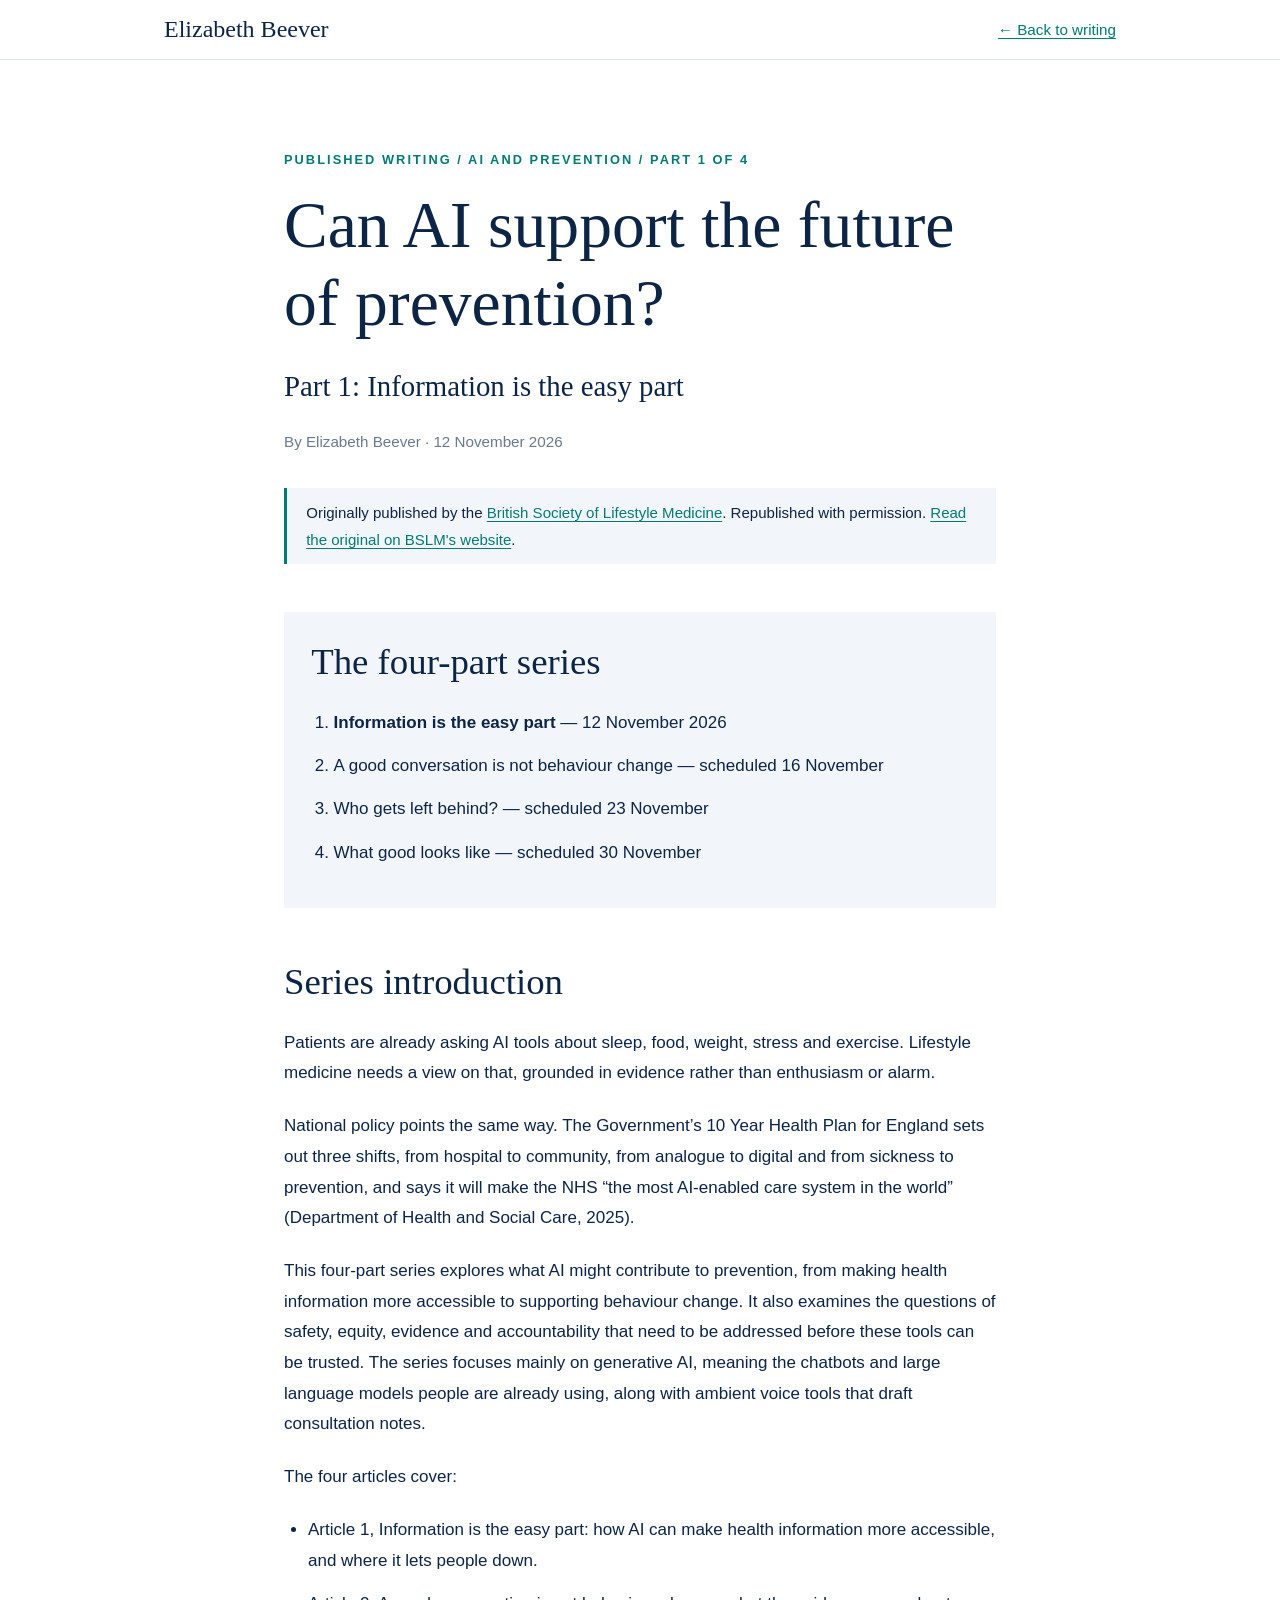
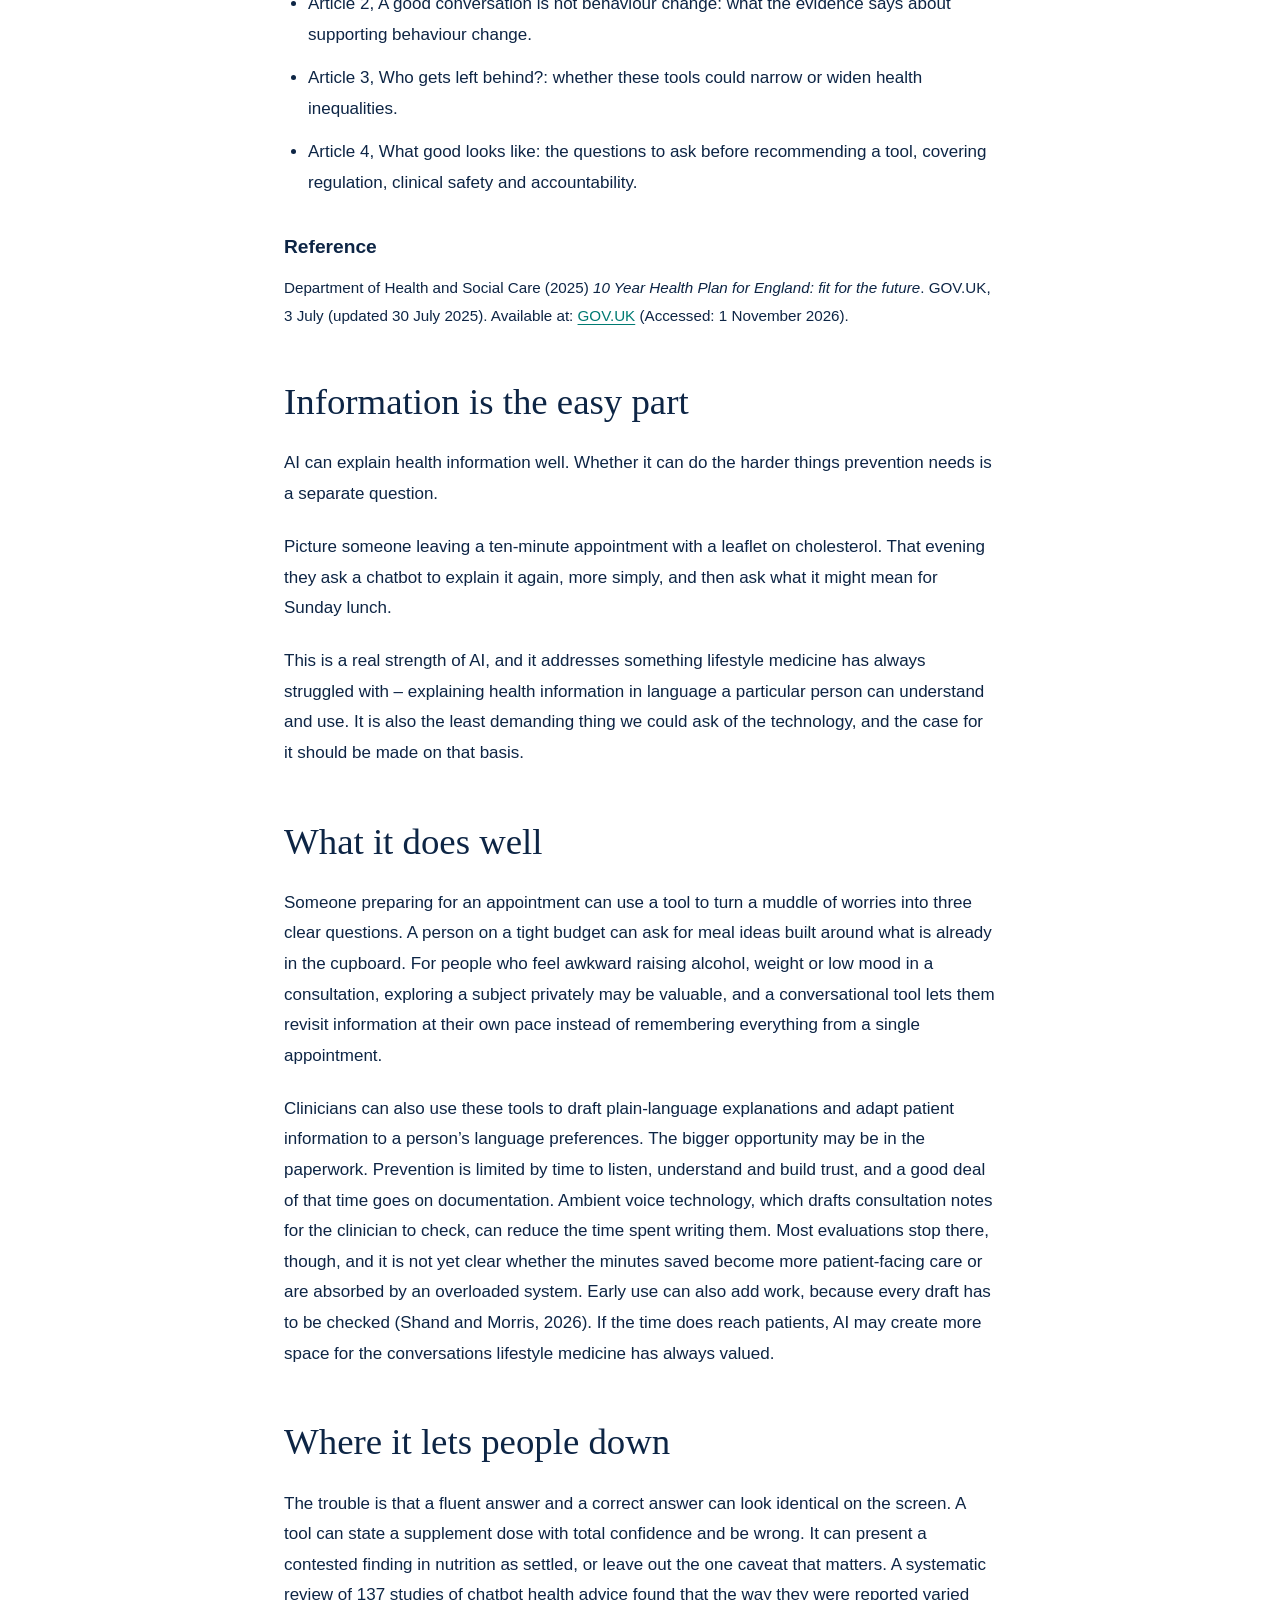
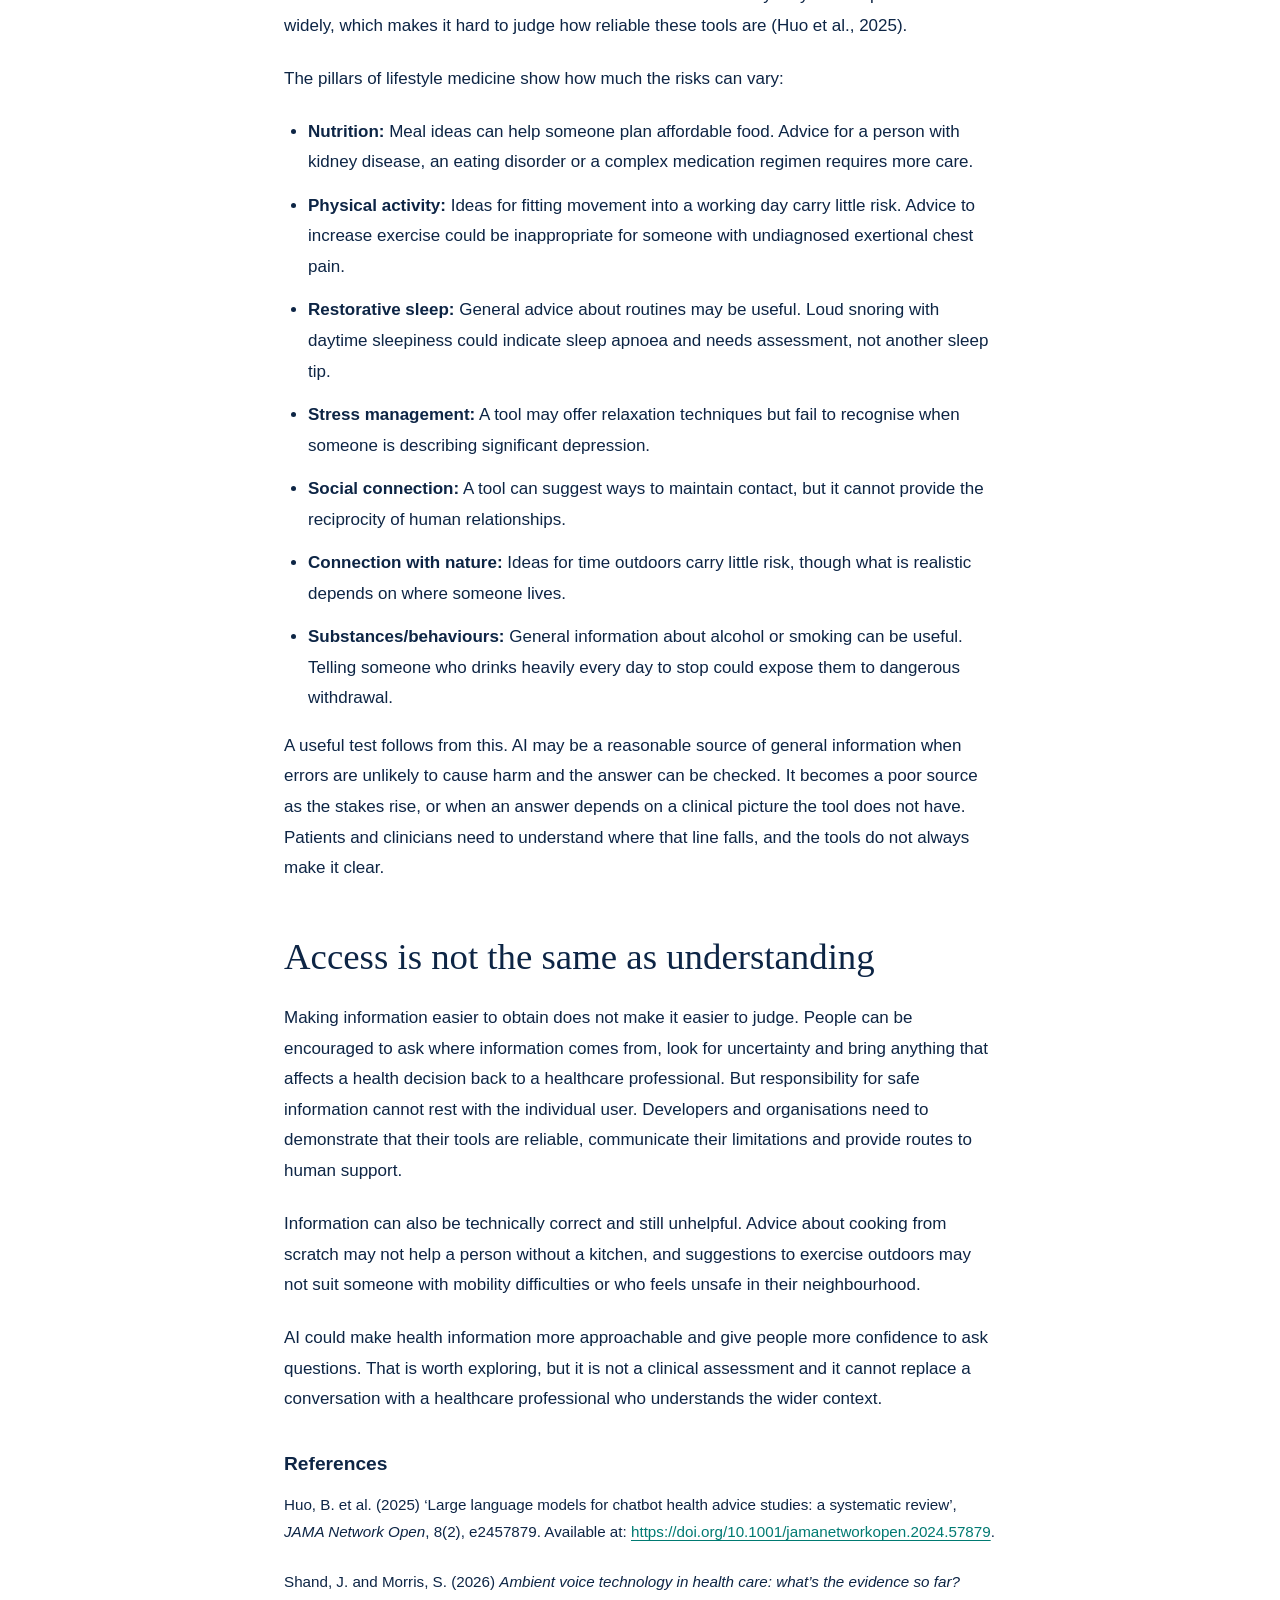
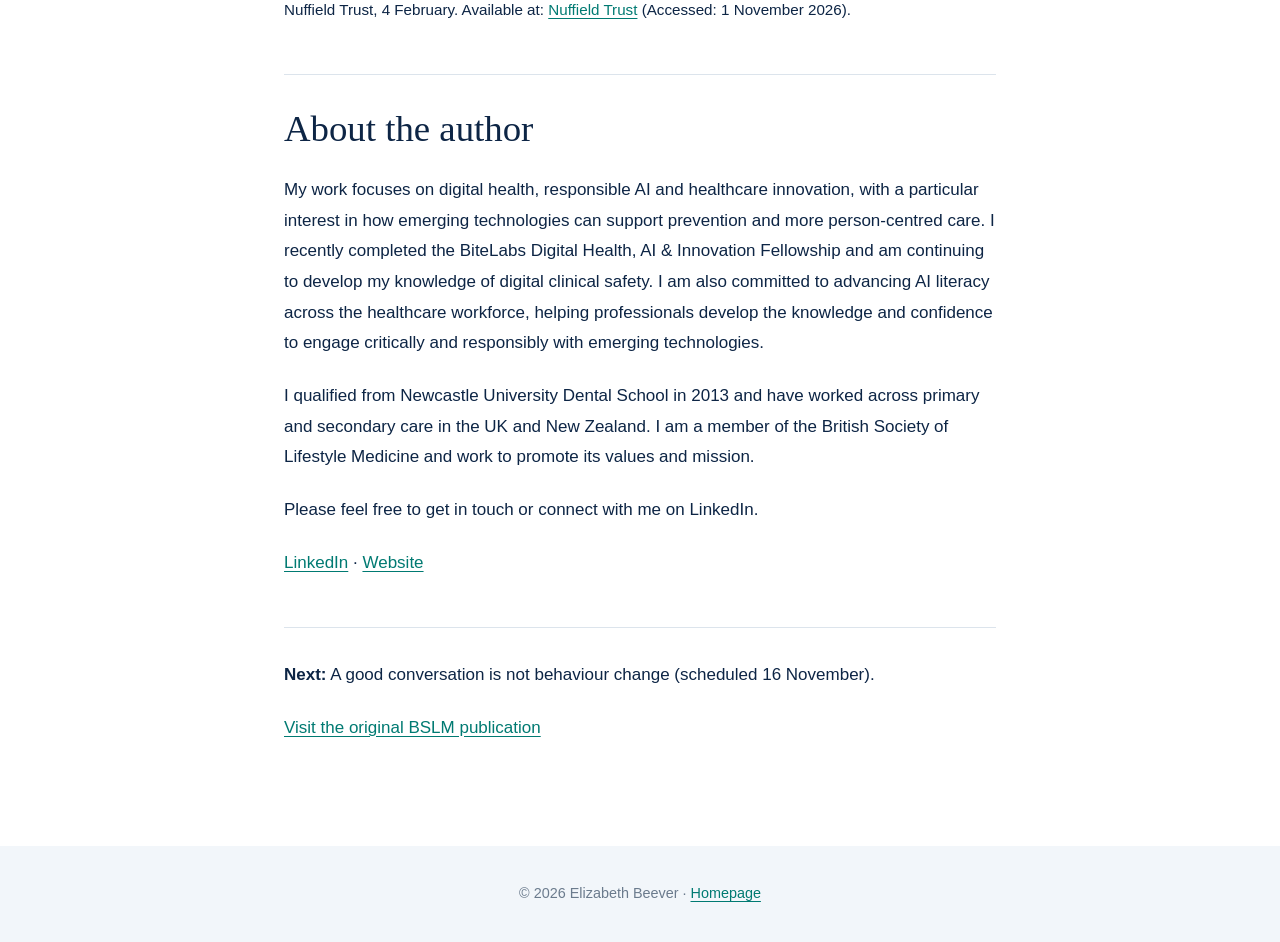
==== ai-prevention-health-information.html @ 32404f2a "Add full authorised BSLM article with editorial design and attribution" ====
<!doctype html>
<html lang="en-GB"><head><meta charset="utf-8"><meta name="viewport" content="width=device-width, initial-scale=1">
<title>Information is the Easy Part | AI and Prevention | Elizabeth Beever</title>
<meta name="description" content="Elizabeth Beever explores generative AI, reliable health information, prevention and clinical safety in this BSLM article.">
<link rel="canonical" href="https://bslm.org.uk/ai-prevention-health-information/">
<meta property="og:type" content="article"><meta property="og:site_name" content="Elizabeth Beever"><meta property="og:title" content="Can AI Support the Future of Prevention? Part 1: Information is the Easy Part"><meta property="og:description" content="How AI could make health information more accessible, and where accuracy, understanding and clinical safety matter."><meta property="og:url" content="https://elizabethbeever.com/ai-prevention-health-information.html"><meta property="og:image" content="https://elizabethbeever.com/og-image.png"><meta name="twitter:card" content="summary_large_image">
<script type="application/ld+json">{"@context":"https://schema.org","@type":"BlogPosting","headline":"Can AI Support the Future of Prevention? Part 1: Information is the Easy Part","datePublished":"2026-11-12","author":{"@type":"Person","name":"Elizabeth Beever","url":"https://elizabethbeever.com/"},"isBasedOn":"https://bslm.org.uk/ai-prevention-health-information/","publisher":{"@type":"Organization","name":"British Society of Lifestyle Medicine","url":"https://bslm.org.uk/"}}</script>
<style>
:root{--bg:#fff;--band:#F2F6FA;--fg:#0D2545;--muted:#6B7B8D;--accent:#007A72;--rule:#DCE4EC}
*{box-sizing:border-box}html{scroll-behavior:smooth}body{margin:0;background:var(--bg);color:var(--fg);font:1.0625rem/1.8 Arial,Helvetica,sans-serif}a{color:var(--accent);text-underline-offset:3px}a:focus-visible{outline:2px solid var(--accent);outline-offset:4px}
.site-header{border-bottom:1px solid var(--rule)}.header-inner{max-width:62rem;margin:auto;padding:1rem 1.25rem;display:flex;justify-content:space-between;align-items:center;gap:1rem;flex-wrap:wrap}.brand{font:1.5rem Georgia,serif;color:var(--fg);text-decoration:none}.back{font-size:.95rem}
.article{max-width:47rem;margin:auto;padding:clamp(2.5rem,7vw,5.5rem) 1.25rem 5rem}.eyebrow{color:var(--accent);font-size:.8rem;letter-spacing:.16em;text-transform:uppercase;font-weight:700}.article h1,.article h2{font-family:Georgia,"Times New Roman",serif;font-weight:400;line-height:1.2}.article h1{font-size:clamp(2.4rem,7vw,4.1rem);margin:.9rem 0 1.5rem}.subtitle{font:clamp(1.35rem,3vw,1.8rem)/1.35 Georgia,serif;margin:0 0 1.7rem}.meta{color:var(--muted);font-size:.95rem}.intro{font-size:1.16rem;line-height:1.75;margin:2rem 0}.source{border-left:3px solid var(--accent);padding:.7rem 1.2rem;background:var(--band);font-size:.94rem;margin:2rem 0 3rem}.series{padding:1.7rem;background:var(--band);margin:2.8rem 0}.series h2{font-size:1.4rem;margin:0 0 .75rem}.series ol{padding-left:1.4rem;margin:.7rem 0 0}.series li{margin:.65rem 0}.article-section{margin-top:3.2rem}.article h2{font-size:clamp(1.85rem,4vw,2.3rem);margin:0 0 1.5rem}.article h3{font-size:1.2rem;margin:2rem 0 .6rem}.article p{margin:0 0 1.4rem}.article li{margin:.8rem 0}.article ul{padding-left:1.5rem}.reference{font-size:.95rem;overflow-wrap:anywhere}.article-section:last-of-type{padding-top:2rem;border-top:1px solid var(--rule)}.next{margin-top:3rem;border-top:1px solid var(--rule);padding-top:2rem}.footer{background:var(--band);padding:2.2rem 1.25rem;text-align:center;font-size:.9rem;color:var(--muted)}@media(prefers-color-scheme:dark){:root{--bg:#0A1A30;--band:#0F2340;--fg:#E6EDF5;--muted:#9AABBD;--accent:#4FD3C8;--rule:#22385A}}@media(prefers-reduced-motion:reduce){html{scroll-behavior:auto}}
</style></head>
<body><header class="site-header"><div class="header-inner"><a class="brand" href="/">Elizabeth Beever</a><a class="back" href="/#writing">← Back to writing</a></div></header>
<main class="article"><div class="eyebrow">Published writing / AI and prevention / Part 1 of 4</div><h1>Can AI support the future of prevention?</h1><p class="subtitle">Part 1: Information is the easy part</p><p class="meta">By Elizabeth Beever · 12 November 2026</p><div class="source">Originally published by the <a href="https://bslm.org.uk/ai-prevention-health-information/">British Society of Lifestyle Medicine</a>. Republished with permission. <a href="https://bslm.org.uk/ai-prevention-health-information/">Read the original on BSLM's website</a>.</div>
<div class="series"><h2>The four-part series</h2><ol><li><strong>Information is the easy part</strong> — 12 November 2026</li><li>A good conversation is not behaviour change — scheduled 16 November</li><li>Who gets left behind? — scheduled 23 November</li><li>What good looks like — scheduled 30 November</li></ol></div>
<section class="article-section"><h2>Series introduction</h2><p>Patients are already asking AI tools about sleep, food, weight, stress and exercise. Lifestyle medicine needs a view on that, grounded in evidence rather than enthusiasm or alarm.</p>
<p>National policy points the same way. The Government’s 10 Year Health Plan for England sets out three shifts, from hospital to community, from analogue to digital and from sickness to prevention, and says it will make the NHS “the most AI-enabled care system in the world” (Department of Health and Social Care, 2025).</p>
<p>This four-part series explores what AI might contribute to prevention, from making health information more accessible to supporting behaviour change. It also examines the questions of safety, equity, evidence and accountability that need to be addressed before these tools can be trusted. The series focuses mainly on generative AI, meaning the chatbots and large language models people are already using, along with ambient voice tools that draft consultation notes.</p>
<p>The four articles cover:</p><ul><li>Article 1, Information is the easy part: how AI can make health information more accessible, and where it lets people down.</li><li>Article 2, A good conversation is not behaviour change: what the evidence says about supporting behaviour change.</li><li>Article 3, Who gets left behind?: whether these tools could narrow or widen health inequalities.</li><li>Article 4, What good looks like: the questions to ask before recommending a tool, covering regulation, clinical safety and accountability.</li></ul><h3>Reference</h3><p class="reference">Department of Health and Social Care (2025) <em>10 Year Health Plan for England: fit for the future</em>. GOV.UK, 3 July (updated 30 July 2025). Available at: <a href="https://www.gov.uk/government/publications/10-year-health-plan-for-england-fit-for-the-future">GOV.UK</a> (Accessed: 1 November 2026).</p></section><section class="article-section"><h2>Information is the easy part</h2><p>AI can explain health information well. Whether it can do the harder things prevention needs is a separate question.</p>
<p>Picture someone leaving a ten-minute appointment with a leaflet on cholesterol. That evening they ask a chatbot to explain it again, more simply, and then ask what it might mean for Sunday lunch.</p>
<p>This is a real strength of AI, and it addresses something lifestyle medicine has always struggled with – explaining health information in language a particular person can understand and use. It is also the least demanding thing we could ask of the technology, and the case for it should be made on that basis.</p></section><section class="article-section"><h2>What it does well</h2><p>Someone preparing for an appointment can use a tool to turn a muddle of worries into three clear questions. A person on a tight budget can ask for meal ideas built around what is already in the cupboard. For people who feel awkward raising alcohol, weight or low mood in a consultation, exploring a subject privately may be valuable, and a conversational tool lets them revisit information at their own pace instead of remembering everything from a single appointment.</p>
<p>Clinicians can also use these tools to draft plain-language explanations and adapt patient information to a person’s language preferences. The bigger opportunity may be in the paperwork. Prevention is limited by time to listen, understand and build trust, and a good deal of that time goes on documentation. Ambient voice technology, which drafts consultation notes for the clinician to check, can reduce the time spent writing them. Most evaluations stop there, though, and it is not yet clear whether the minutes saved become more patient-facing care or are absorbed by an overloaded system. Early use can also add work, because every draft has to be checked (Shand and Morris, 2026). If the time does reach patients, AI may create more space for the conversations lifestyle medicine has always valued.</p></section><section class="article-section"><h2>Where it lets people down</h2><p>The trouble is that a fluent answer and a correct answer can look identical on the screen. A tool can state a supplement dose with total confidence and be wrong. It can present a contested finding in nutrition as settled, or leave out the one caveat that matters. A systematic review of 137 studies of chatbot health advice found that the way they were reported varied widely, which makes it hard to judge how reliable these tools are (Huo et al., 2025).</p>
<p>The pillars of lifestyle medicine show how much the risks can vary:</p><ul><li><strong>Nutrition:</strong> Meal ideas can help someone plan affordable food. Advice for a person with kidney disease, an eating disorder or a complex medication regimen requires more care.</li><li><strong>Physical activity:</strong> Ideas for fitting movement into a working day carry little risk. Advice to increase exercise could be inappropriate for someone with undiagnosed exertional chest pain.</li><li><strong>Restorative sleep:</strong> General advice about routines may be useful. Loud snoring with daytime sleepiness could indicate sleep apnoea and needs assessment, not another sleep tip.</li><li><strong>Stress management:</strong> A tool may offer relaxation techniques but fail to recognise when someone is describing significant depression.</li><li><strong>Social connection:</strong> A tool can suggest ways to maintain contact, but it cannot provide the reciprocity of human relationships.</li><li><strong>Connection with nature:</strong> Ideas for time outdoors carry little risk, though what is realistic depends on where someone lives.</li><li><strong>Substances/behaviours:</strong> General information about alcohol or smoking can be useful. Telling someone who drinks heavily every day to stop could expose them to dangerous withdrawal.</li></ul><p>A useful test follows from this. AI may be a reasonable source of general information when errors are unlikely to cause harm and the answer can be checked. It becomes a poor source as the stakes rise, or when an answer depends on a clinical picture the tool does not have. Patients and clinicians need to understand where that line falls, and the tools do not always make it clear.</p></section><section class="article-section"><h2>Access is not the same as understanding</h2><p>Making information easier to obtain does not make it easier to judge. People can be encouraged to ask where information comes from, look for uncertainty and bring anything that affects a health decision back to a healthcare professional. But responsibility for safe information cannot rest with the individual user. Developers and organisations need to demonstrate that their tools are reliable, communicate their limitations and provide routes to human support.</p>
<p>Information can also be technically correct and still unhelpful. Advice about cooking from scratch may not help a person without a kitchen, and suggestions to exercise outdoors may not suit someone with mobility difficulties or who feels unsafe in their neighbourhood.</p>
<p>AI could make health information more approachable and give people more confidence to ask questions. That is worth exploring, but it is not a clinical assessment and it cannot replace a conversation with a healthcare professional who understands the wider context.</p><h3>References</h3><p class="reference">Huo, B. et al. (2025) ‘Large language models for chatbot health advice studies: a systematic review’, <em>JAMA Network Open</em>, 8(2), e2457879. Available at: <a href="https://doi.org/10.1001/jamanetworkopen.2024.57879">https://doi.org/10.1001/jamanetworkopen.2024.57879</a>.</p><p class="reference">Shand, J. and Morris, S. (2026) <em>Ambient voice technology in health care: what’s the evidence so far?</em> Nuffield Trust, 4 February. Available at: <a href="https://www.nuffieldtrust.org.uk/news-item/ambient-voice-technology-in-health-care-what-s-the-evidence-so-far">Nuffield Trust</a> (Accessed: 1 November 2026).</p></section><section class="article-section"><h2>About the author</h2><p>My work focuses on digital health, responsible AI and healthcare innovation, with a particular interest in how emerging technologies can support prevention and more person-centred care. I recently completed the BiteLabs Digital Health, AI &amp; Innovation Fellowship and am continuing to develop my knowledge of digital clinical safety. I am also committed to advancing AI literacy across the healthcare workforce, helping professionals develop the knowledge and confidence to engage critically and responsibly with emerging technologies.</p>
<p>I qualified from Newcastle University Dental School in 2013 and have worked across primary and secondary care in the UK and New Zealand. I am a member of the British Society of Lifestyle Medicine and work to promote its values and mission.</p>
<p>Please feel free to get in touch or connect with me on LinkedIn.</p><p><a href="https://uk.linkedin.com/in/elizabeth-beever">LinkedIn</a> · <a href="https://elizabethbeever.com">Website</a></p></section><div class="next"><p><strong>Next:</strong> A good conversation is not behaviour change (scheduled 16 November).</p><p><a href="https://bslm.org.uk/ai-prevention-health-information/">Visit the original BSLM publication</a></p></div></main><footer class="footer">© 2026 Elizabeth Beever · <a href="/">Homepage</a></footer></body></html>
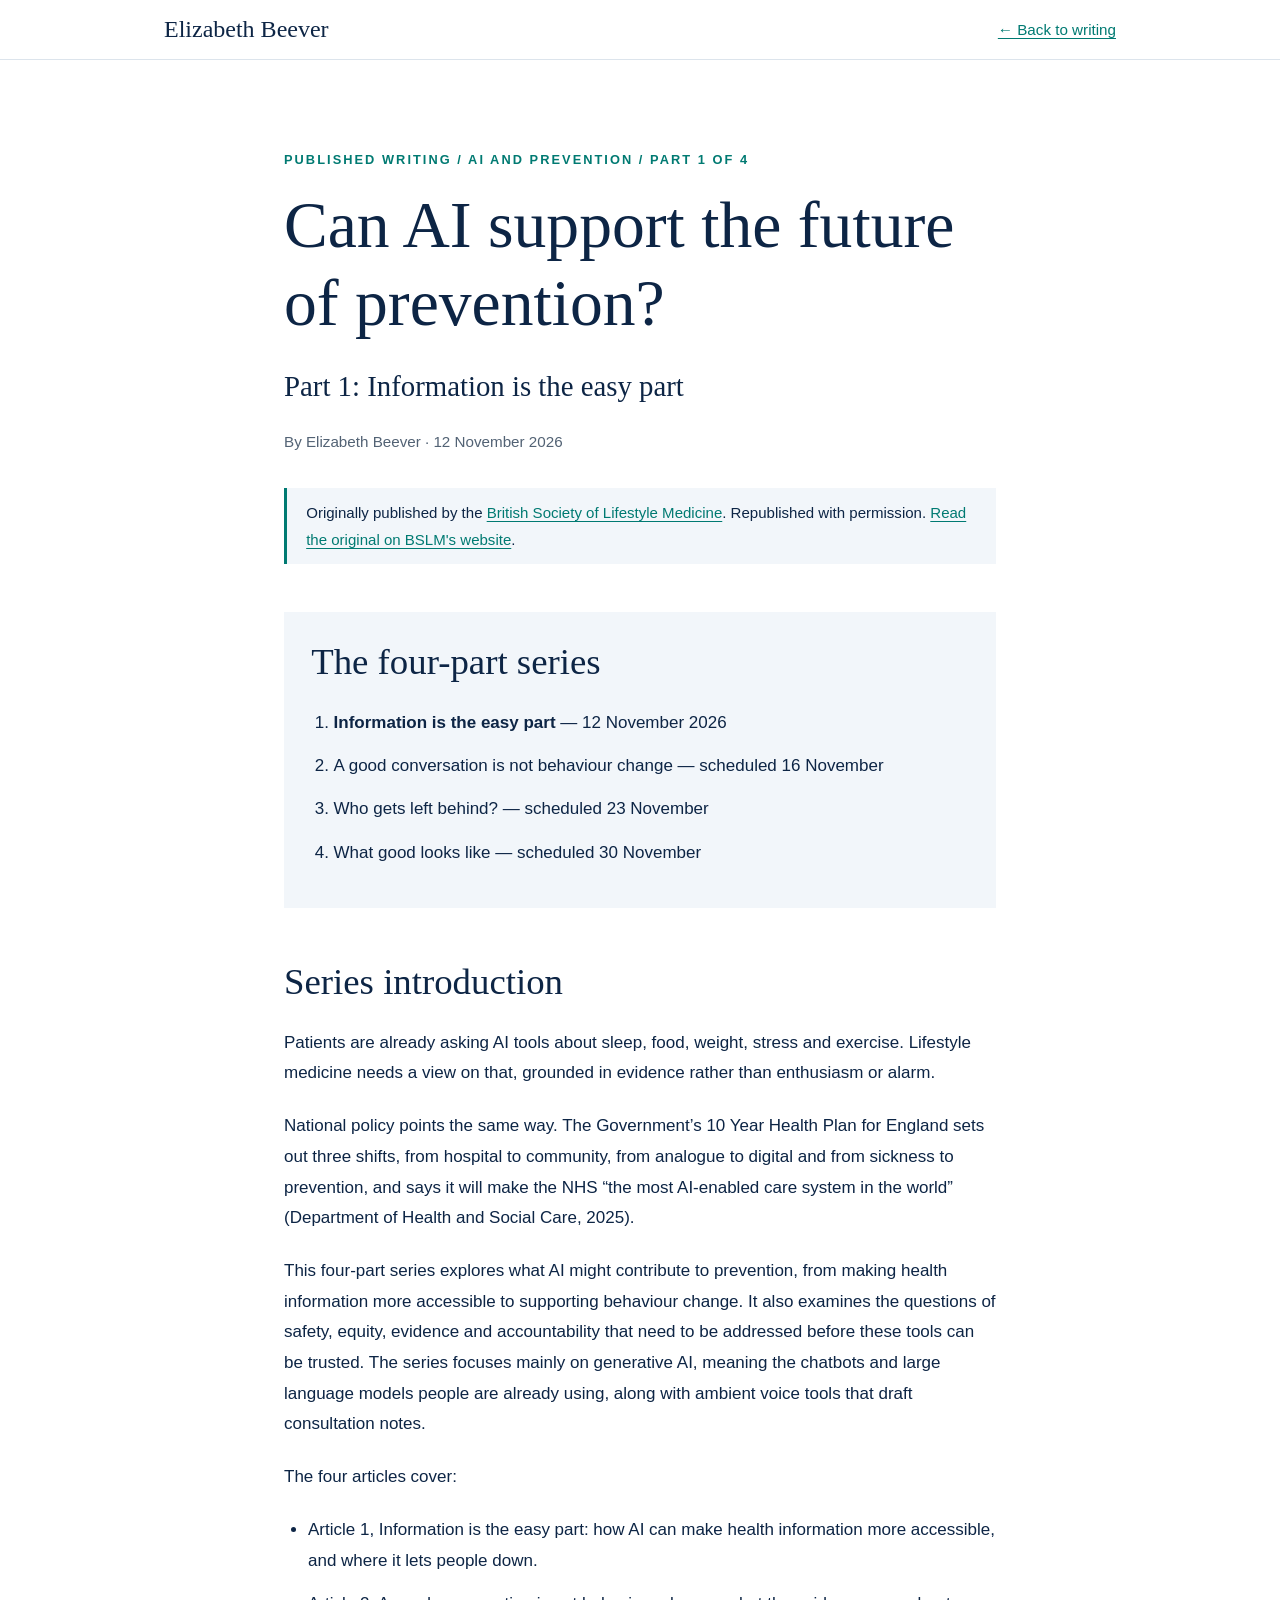
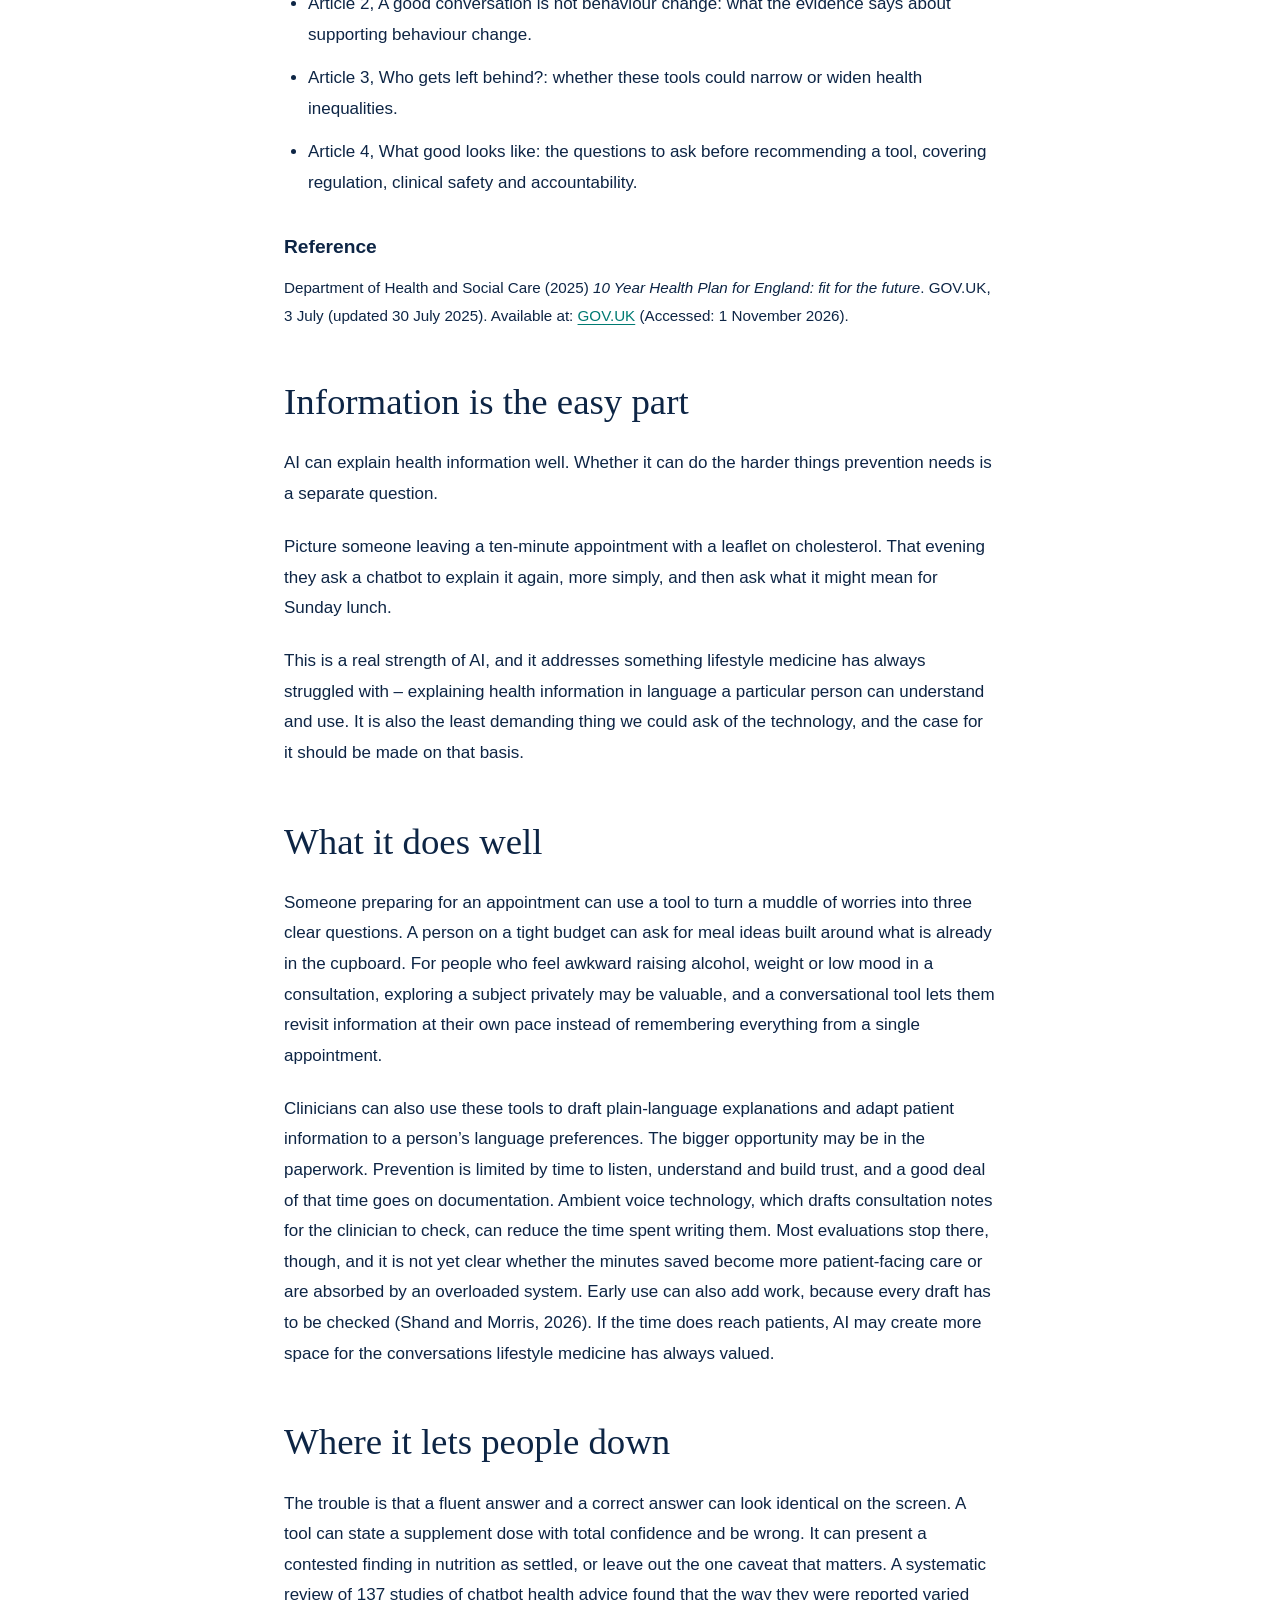
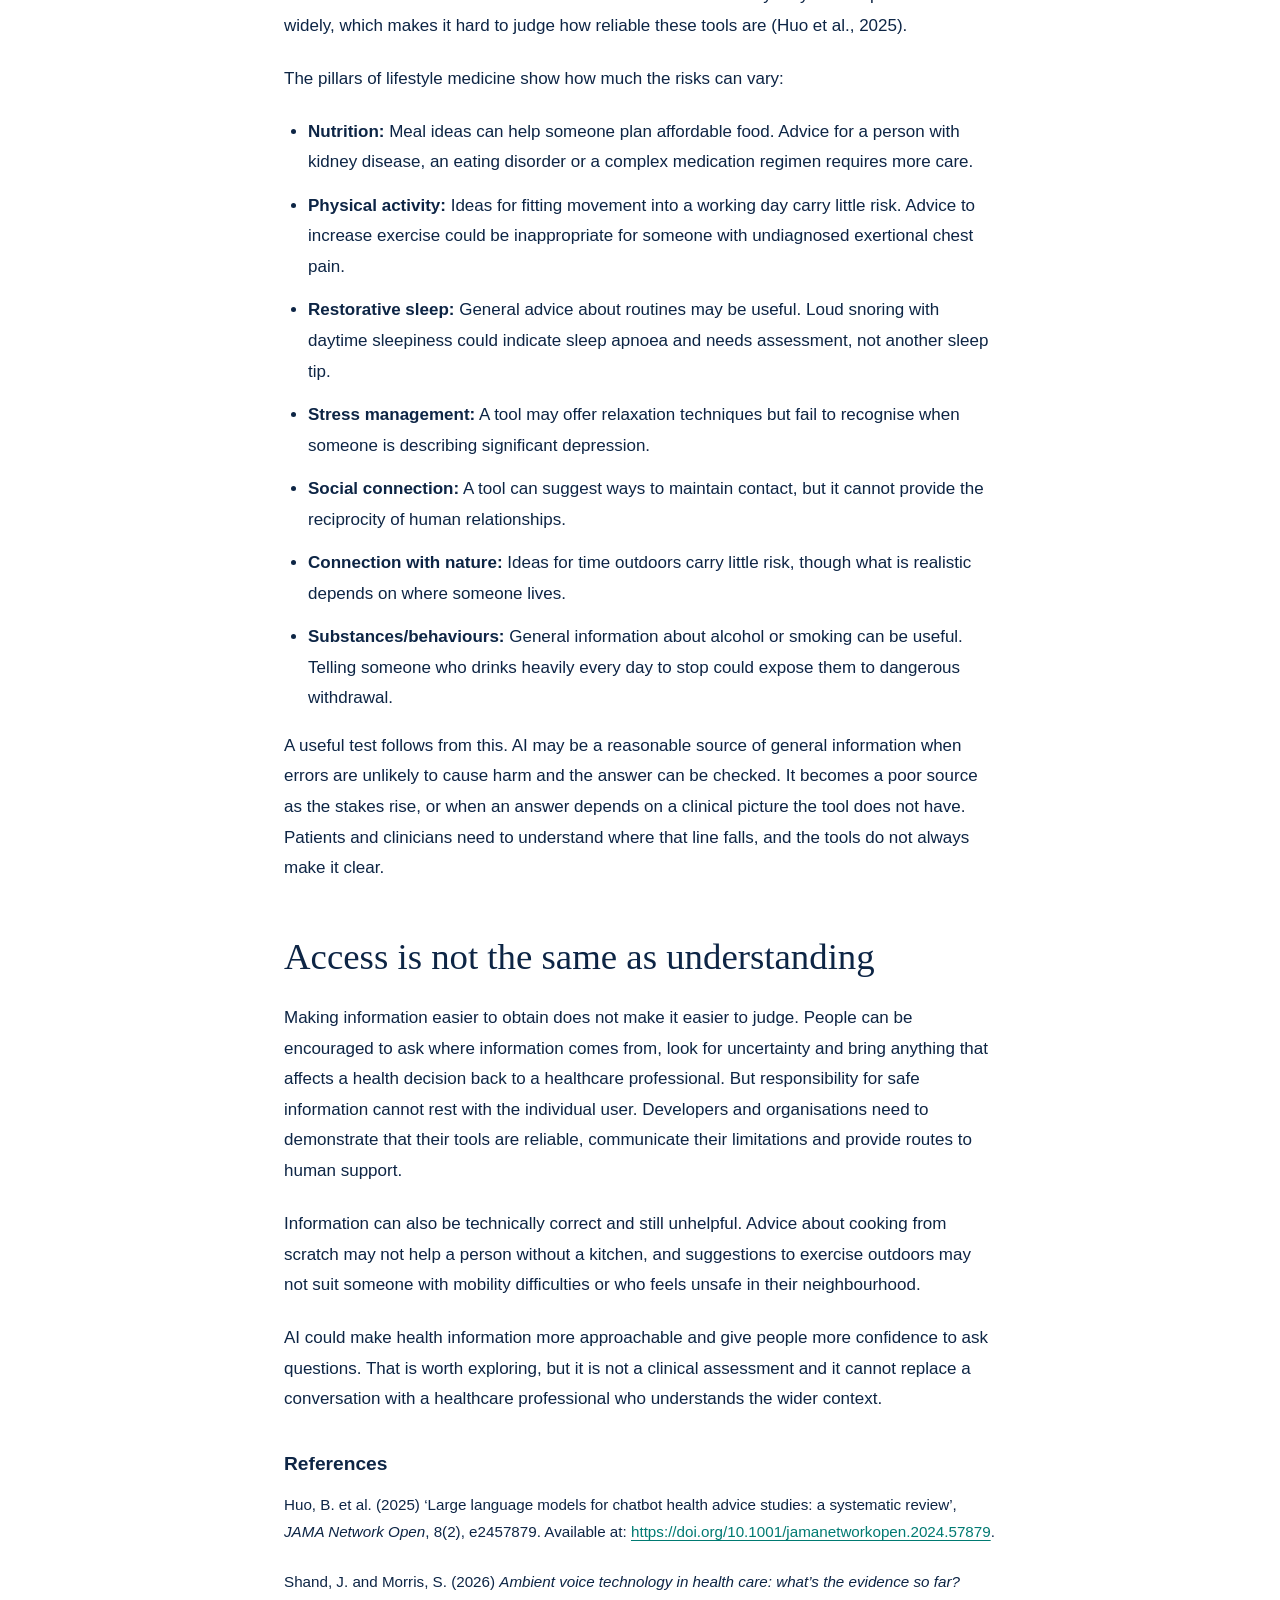
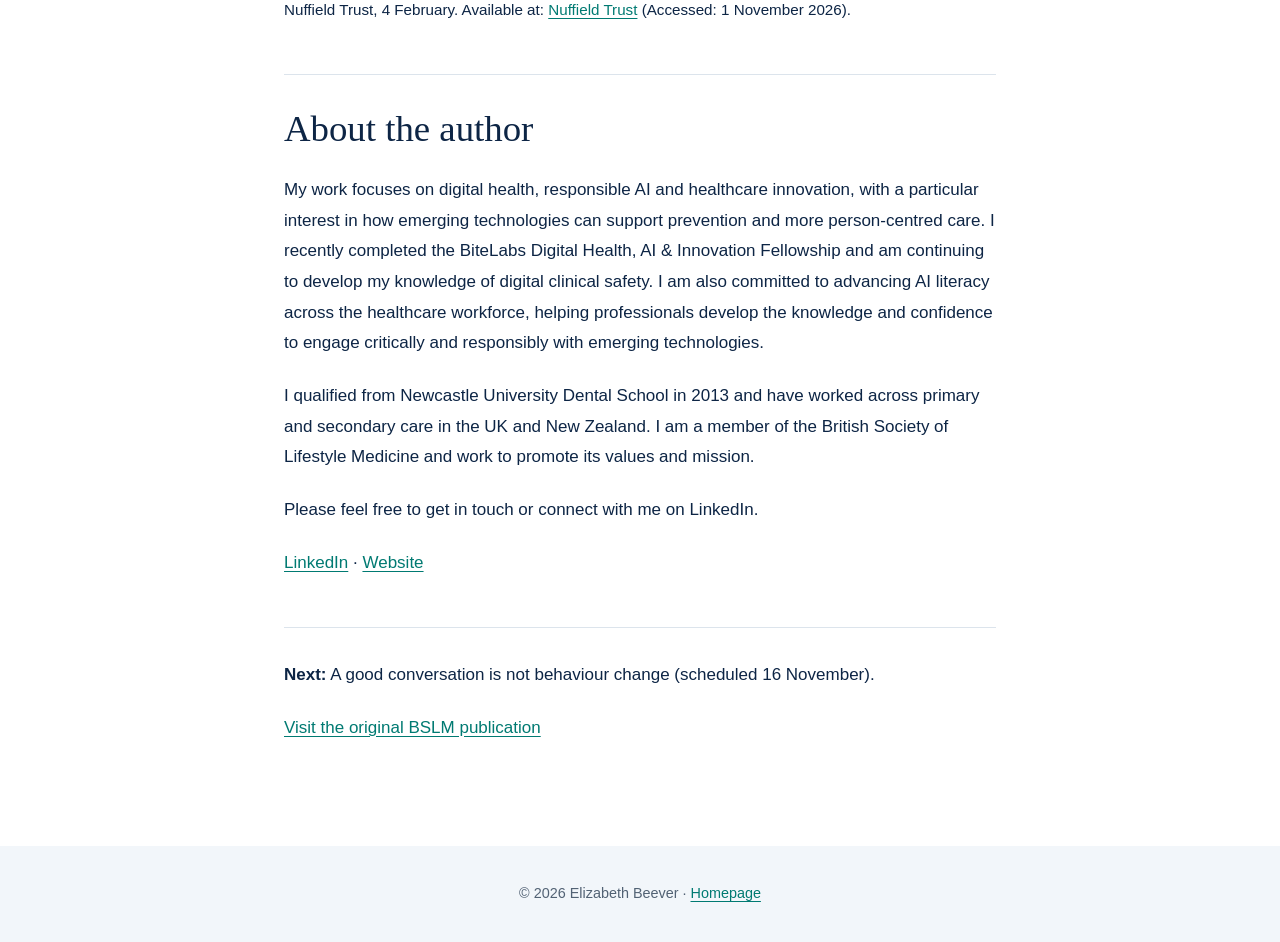
==== commit 62c5cb7f: "Improve text contrast and accessible navigation labels" ====
--- a/ai-prevention-health-information.html
+++ b/ai-prevention-health-information.html
@@ -1,15 +1,15 @@
 <!doctype html>
 <html lang="en-GB"><head><meta charset="utf-8"><meta name="viewport" content="width=device-width, initial-scale=1">
-<title>Information is the Easy Part | AI and Prevention | Elizabeth Beever</title>
+<title>Information Is the Easy Part | Elizabeth Beever</title>
 <meta name="description" content="Elizabeth Beever explores generative AI, reliable health information, prevention and clinical safety in this BSLM article.">
 <link rel="canonical" href="https://bslm.org.uk/ai-prevention-health-information/">
 <meta property="og:type" content="article"><meta property="og:site_name" content="Elizabeth Beever"><meta property="og:title" content="Can AI Support the Future of Prevention? Part 1: Information is the Easy Part"><meta property="og:description" content="How AI could make health information more accessible, and where accuracy, understanding and clinical safety matter."><meta property="og:url" content="https://elizabethbeever.com/ai-prevention-health-information.html"><meta property="og:image" content="https://elizabethbeever.com/og-image.png"><meta name="twitter:card" content="summary_large_image">
 <script type="application/ld+json">{"@context":"https://schema.org","@type":"BlogPosting","headline":"Can AI Support the Future of Prevention? Part 1: Information is the Easy Part","datePublished":"2026-11-12","author":{"@type":"Person","name":"Elizabeth Beever","url":"https://elizabethbeever.com/"},"isBasedOn":"https://bslm.org.uk/ai-prevention-health-information/","publisher":{"@type":"Organization","name":"British Society of Lifestyle Medicine","url":"https://bslm.org.uk/"}}</script>
 <style>
-:root{--bg:#fff;--band:#F2F6FA;--fg:#0D2545;--muted:#6B7B8D;--accent:#007A72;--rule:#DCE4EC}
+:root{--bg:#fff;--band:#F2F6FA;--fg:#0D2545;--muted:#526274;--accent:#007A72;--rule:#DCE4EC}
 *{box-sizing:border-box}html{scroll-behavior:smooth}body{margin:0;background:var(--bg);color:var(--fg);font:1.0625rem/1.8 Arial,Helvetica,sans-serif}a{color:var(--accent);text-underline-offset:3px}a:focus-visible{outline:2px solid var(--accent);outline-offset:4px}
 .site-header{border-bottom:1px solid var(--rule)}.header-inner{max-width:62rem;margin:auto;padding:1rem 1.25rem;display:flex;justify-content:space-between;align-items:center;gap:1rem;flex-wrap:wrap}.brand{font:1.5rem Georgia,serif;color:var(--fg);text-decoration:none}.back{font-size:.95rem}
-.article{max-width:47rem;margin:auto;padding:clamp(2.5rem,7vw,5.5rem) 1.25rem 5rem}.eyebrow{color:var(--accent);font-size:.8rem;letter-spacing:.16em;text-transform:uppercase;font-weight:700}.article h1,.article h2{font-family:Georgia,"Times New Roman",serif;font-weight:400;line-height:1.2}.article h1{font-size:clamp(2.4rem,7vw,4.1rem);margin:.9rem 0 1.5rem}.subtitle{font:clamp(1.35rem,3vw,1.8rem)/1.35 Georgia,serif;margin:0 0 1.7rem}.meta{color:var(--muted);font-size:.95rem}.intro{font-size:1.16rem;line-height:1.75;margin:2rem 0}.source{border-left:3px solid var(--accent);padding:.7rem 1.2rem;background:var(--band);font-size:.94rem;margin:2rem 0 3rem}.series{padding:1.7rem;background:var(--band);margin:2.8rem 0}.series h2{font-size:1.4rem;margin:0 0 .75rem}.series ol{padding-left:1.4rem;margin:.7rem 0 0}.series li{margin:.65rem 0}.article-section{margin-top:3.2rem}.article h2{font-size:clamp(1.85rem,4vw,2.3rem);margin:0 0 1.5rem}.article h3{font-size:1.2rem;margin:2rem 0 .6rem}.article p{margin:0 0 1.4rem}.article li{margin:.8rem 0}.article ul{padding-left:1.5rem}.reference{font-size:.95rem;overflow-wrap:anywhere}.article-section:last-of-type{padding-top:2rem;border-top:1px solid var(--rule)}.next{margin-top:3rem;border-top:1px solid var(--rule);padding-top:2rem}.footer{background:var(--band);padding:2.2rem 1.25rem;text-align:center;font-size:.9rem;color:var(--muted)}@media(prefers-color-scheme:dark){:root{--bg:#0A1A30;--band:#0F2340;--fg:#E6EDF5;--muted:#9AABBD;--accent:#4FD3C8;--rule:#22385A}}@media(prefers-reduced-motion:reduce){html{scroll-behavior:auto}}
+.article{max-width:47rem;margin:auto;padding:clamp(2.5rem,7vw,5.5rem) 1.25rem 5rem}.eyebrow{color:var(--accent);font-size:.8rem;letter-spacing:.16em;text-transform:uppercase;font-weight:700}.article h1,.article h2{font-family:Georgia,"Times New Roman",serif;font-weight:400;line-height:1.2}.article h1{font-size:clamp(2.4rem,7vw,4.1rem);margin:.9rem 0 1.5rem}.subtitle{font:clamp(1.35rem,3vw,1.8rem)/1.35 Georgia,serif;margin:0 0 1.7rem}.meta{color:var(--muted);font-size:.95rem}.intro{font-size:1.16rem;line-height:1.75;margin:2rem 0}.source{border-left:3px solid var(--accent);padding:.7rem 1.2rem;background:var(--band);font-size:.94rem;margin:2rem 0 3rem}.series{padding:1.7rem;background:var(--band);margin:2.8rem 0}.series h2{font-size:1.4rem;margin:0 0 .75rem}.series ol{padding-left:1.4rem;margin:.7rem 0 0}.series li{margin:.65rem 0}.article-section{margin-top:3.2rem}.article h2{font-size:clamp(1.85rem,4vw,2.3rem);margin:0 0 1.5rem}.article h3{font-size:1.2rem;margin:2rem 0 .6rem}.article p{margin:0 0 1.4rem}.article li{margin:.8rem 0}.article ul{padding-left:1.5rem}.reference{font-size:.95rem;overflow-wrap:anywhere}.article-section:last-of-type{padding-top:2rem;border-top:1px solid var(--rule)}.next{margin-top:3rem;border-top:1px solid var(--rule);padding-top:2rem}.footer{background:var(--band);padding:2.2rem 1.25rem;text-align:center;font-size:.9rem;color:var(--muted)}@media(prefers-color-scheme:dark){:root{--bg:#0A1A30;--band:#0F2340;--fg:#E6EDF5;--muted:#B8C6D6;--accent:#4FD3C8;--rule:#22385A}}@media(prefers-reduced-motion:reduce){html{scroll-behavior:auto}}
 </style></head>
 <body><header class="site-header"><div class="header-inner"><a class="brand" href="/">Elizabeth Beever</a><a class="back" href="/#writing">← Back to writing</a></div></header>
 <main class="article"><div class="eyebrow">Published writing / AI and prevention / Part 1 of 4</div><h1>Can AI support the future of prevention?</h1><p class="subtitle">Part 1: Information is the easy part</p><p class="meta">By Elizabeth Beever · 12 November 2026</p><div class="source">Originally published by the <a href="https://bslm.org.uk/ai-prevention-health-information/">British Society of Lifestyle Medicine</a>. Republished with permission. <a href="https://bslm.org.uk/ai-prevention-health-information/">Read the original on BSLM's website</a>.</div>
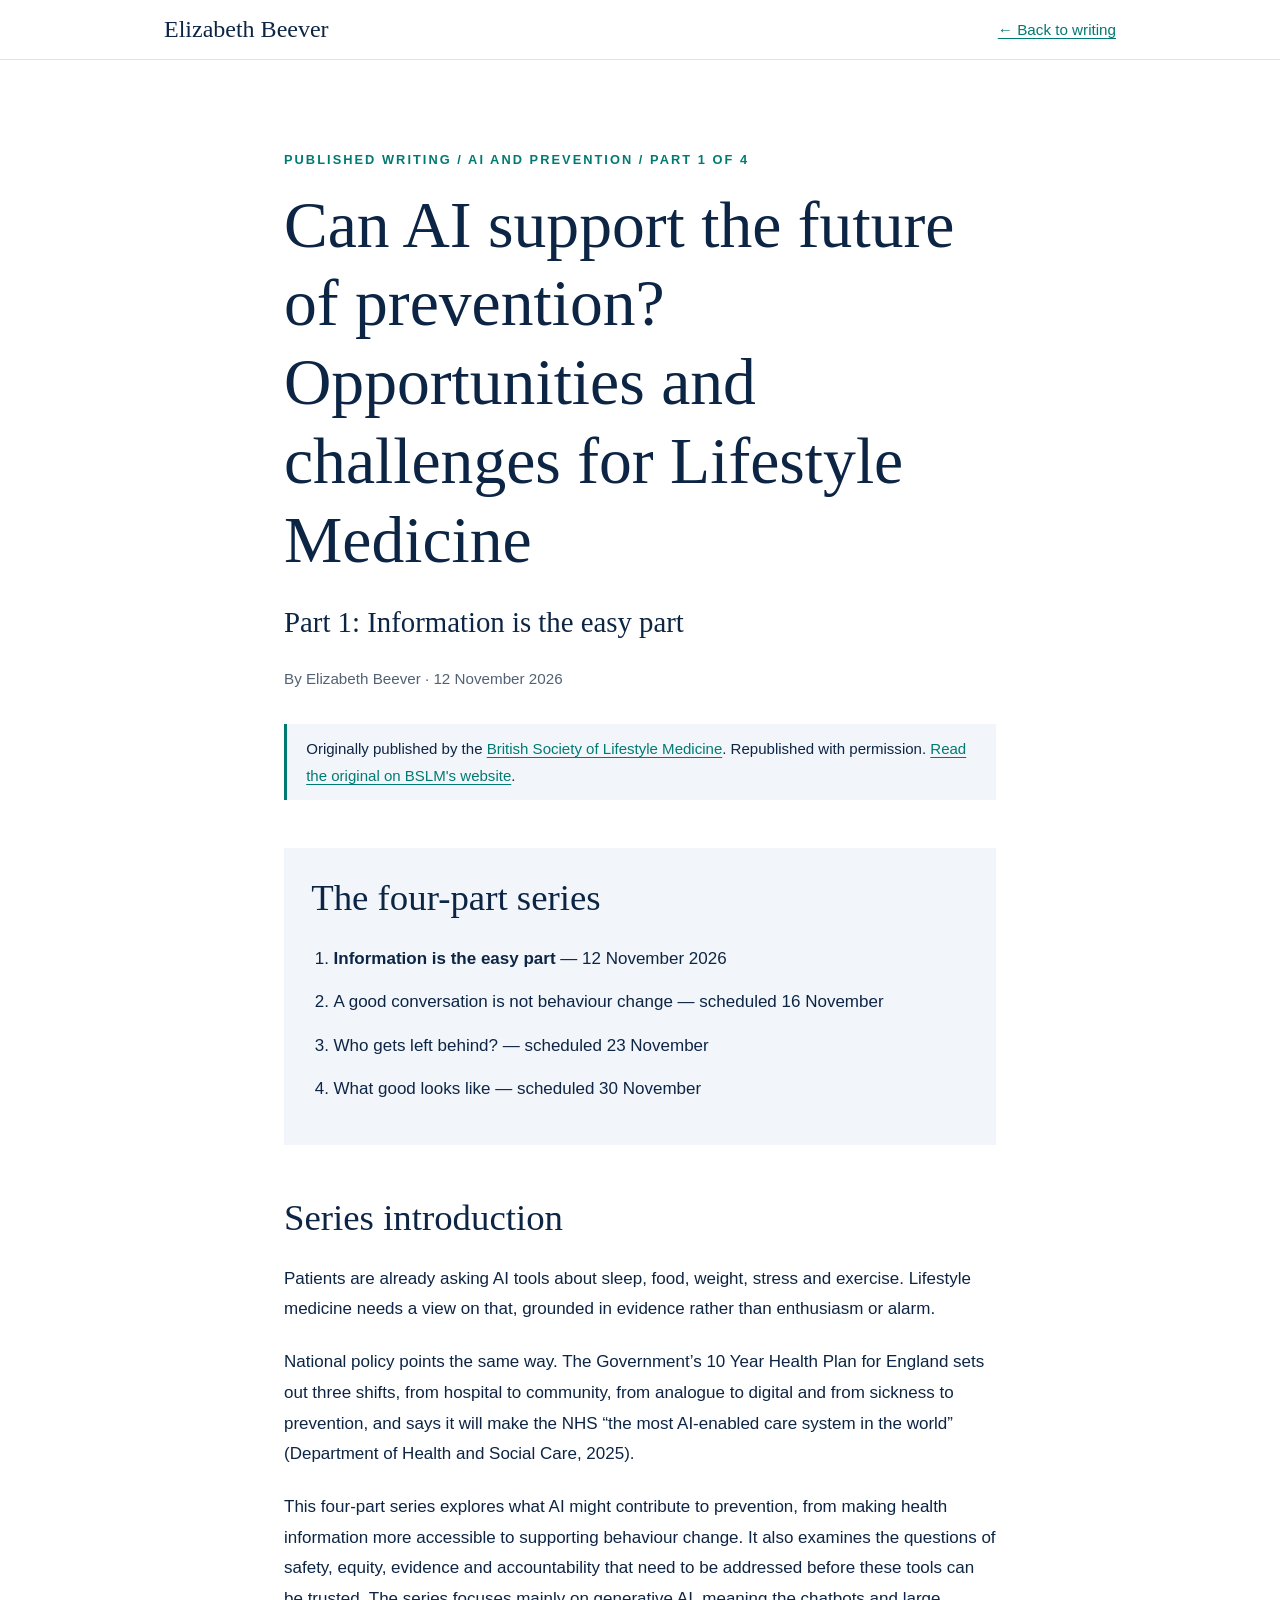
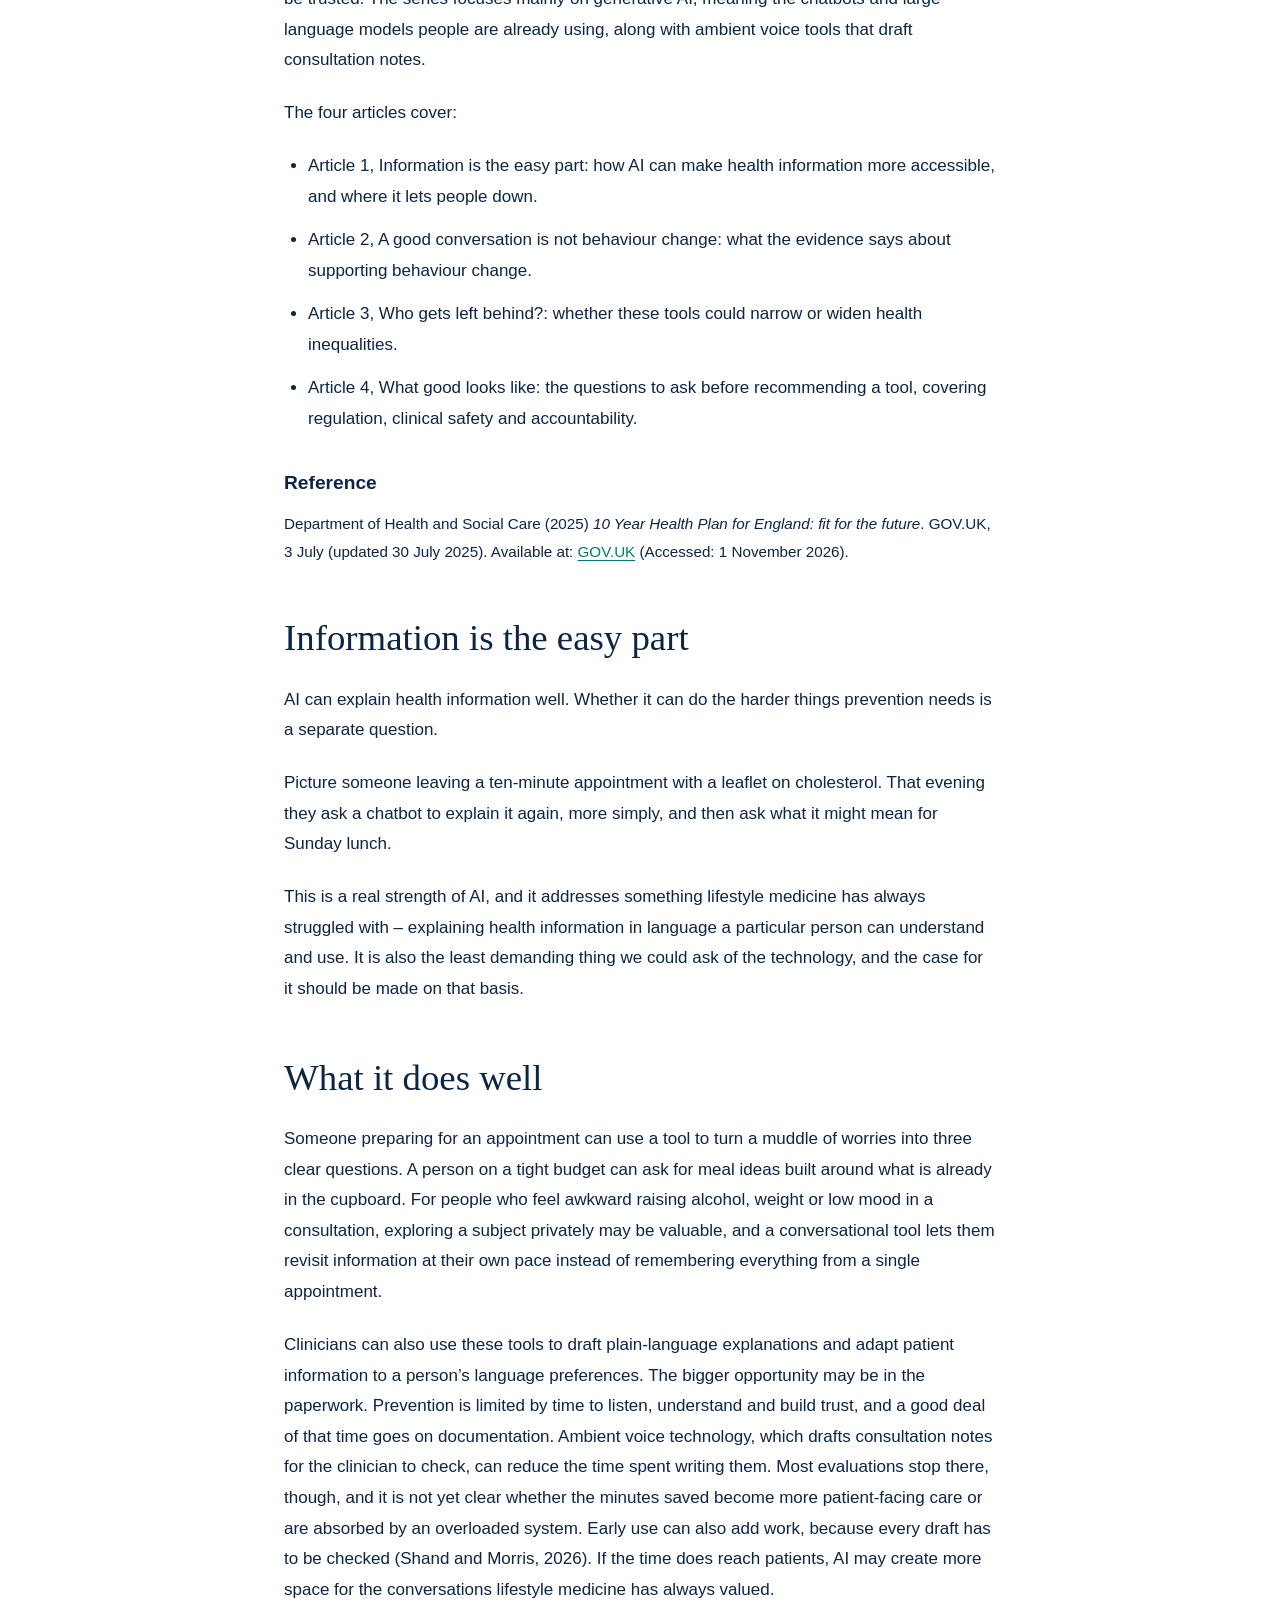
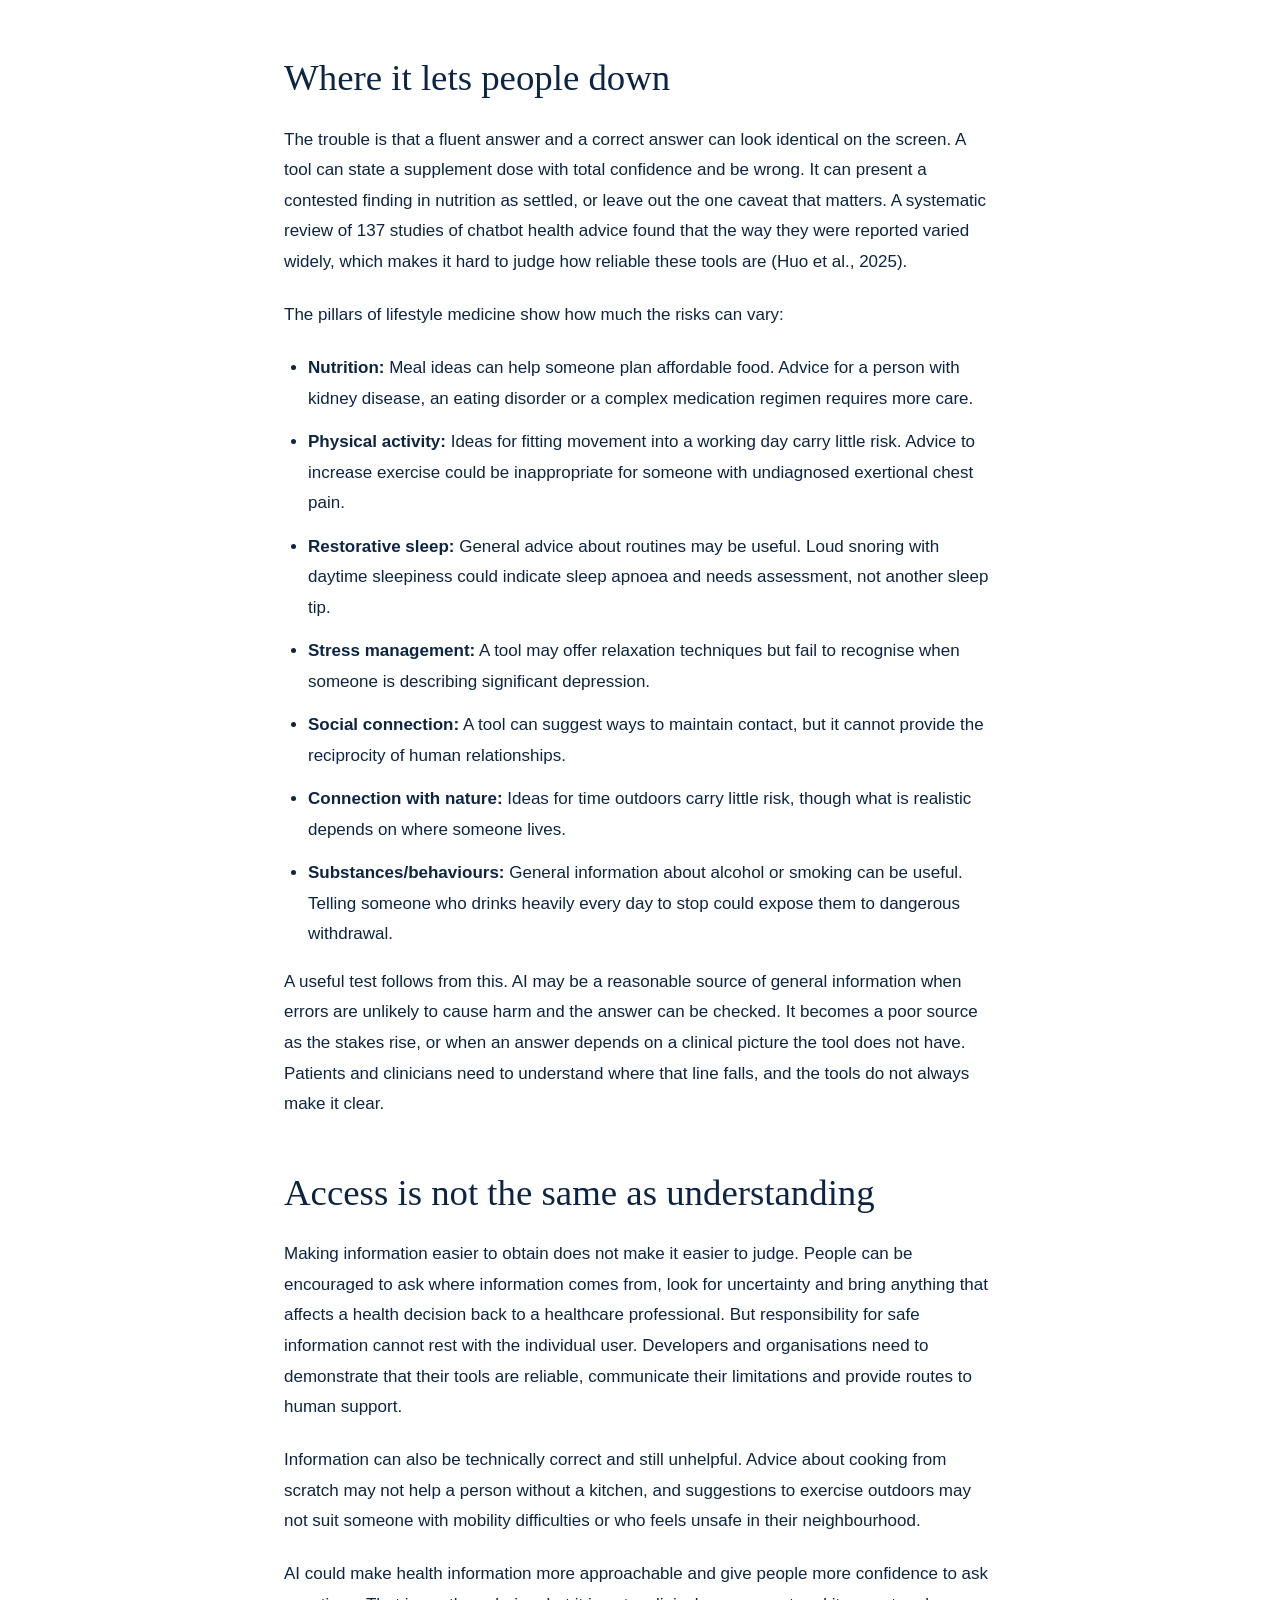
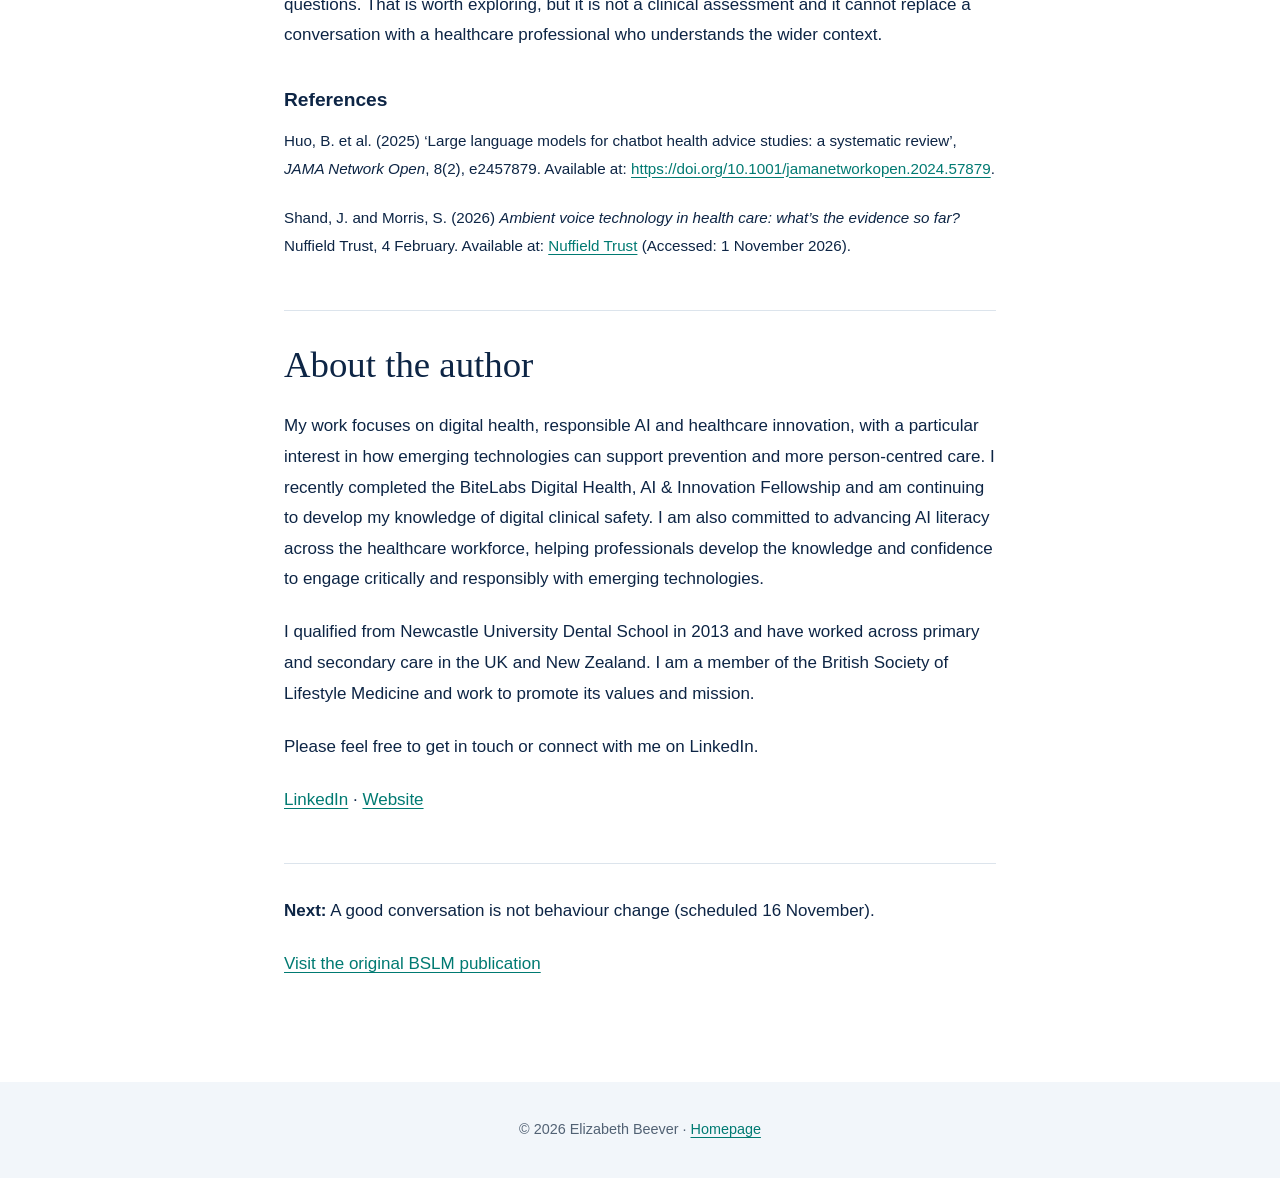
==== commit 12217fdc: "Use full prevention series title on ai-prevention-health-information.html" ====
--- a/ai-prevention-health-information.html
+++ b/ai-prevention-health-information.html
@@ -3,7 +3,7 @@
 <title>Information Is the Easy Part | Elizabeth Beever</title>
 <meta name="description" content="Elizabeth Beever explores generative AI, reliable health information, prevention and clinical safety in this BSLM article.">
 <link rel="canonical" href="https://bslm.org.uk/ai-prevention-health-information/">
-<meta property="og:type" content="article"><meta property="og:site_name" content="Elizabeth Beever"><meta property="og:title" content="Can AI Support the Future of Prevention? Part 1: Information is the Easy Part"><meta property="og:description" content="How AI could make health information more accessible, and where accuracy, understanding and clinical safety matter."><meta property="og:url" content="https://elizabethbeever.com/ai-prevention-health-information.html"><meta property="og:image" content="https://elizabethbeever.com/og-image.png"><meta name="twitter:card" content="summary_large_image">
+<meta property="og:type" content="article"><meta property="og:site_name" content="Elizabeth Beever"><meta property="og:title" content="Can AI support the future of prevention? Opportunities and challenges for Lifestyle Medicine - Part 1: Information is the easy part"><meta property="og:description" content="How AI could make health information more accessible, and where accuracy, understanding and clinical safety matter."><meta property="og:url" content="https://elizabethbeever.com/ai-prevention-health-information.html"><meta property="og:image" content="https://elizabethbeever.com/og-image.png"><meta name="twitter:card" content="summary_large_image">
 <script type="application/ld+json">{"@context":"https://schema.org","@type":"BlogPosting","headline":"Can AI Support the Future of Prevention? Part 1: Information is the Easy Part","datePublished":"2026-11-12","author":{"@type":"Person","name":"Elizabeth Beever","url":"https://elizabethbeever.com/"},"isBasedOn":"https://bslm.org.uk/ai-prevention-health-information/","publisher":{"@type":"Organization","name":"British Society of Lifestyle Medicine","url":"https://bslm.org.uk/"}}</script>
 <style>
 :root{--bg:#fff;--band:#F2F6FA;--fg:#0D2545;--muted:#526274;--accent:#007A72;--rule:#DCE4EC}
@@ -12,7 +12,7 @@
 .article{max-width:47rem;margin:auto;padding:clamp(2.5rem,7vw,5.5rem) 1.25rem 5rem}.eyebrow{color:var(--accent);font-size:.8rem;letter-spacing:.16em;text-transform:uppercase;font-weight:700}.article h1,.article h2{font-family:Georgia,"Times New Roman",serif;font-weight:400;line-height:1.2}.article h1{font-size:clamp(2.4rem,7vw,4.1rem);margin:.9rem 0 1.5rem}.subtitle{font:clamp(1.35rem,3vw,1.8rem)/1.35 Georgia,serif;margin:0 0 1.7rem}.meta{color:var(--muted);font-size:.95rem}.intro{font-size:1.16rem;line-height:1.75;margin:2rem 0}.source{border-left:3px solid var(--accent);padding:.7rem 1.2rem;background:var(--band);font-size:.94rem;margin:2rem 0 3rem}.series{padding:1.7rem;background:var(--band);margin:2.8rem 0}.series h2{font-size:1.4rem;margin:0 0 .75rem}.series ol{padding-left:1.4rem;margin:.7rem 0 0}.series li{margin:.65rem 0}.article-section{margin-top:3.2rem}.article h2{font-size:clamp(1.85rem,4vw,2.3rem);margin:0 0 1.5rem}.article h3{font-size:1.2rem;margin:2rem 0 .6rem}.article p{margin:0 0 1.4rem}.article li{margin:.8rem 0}.article ul{padding-left:1.5rem}.reference{font-size:.95rem;overflow-wrap:anywhere}.article-section:last-of-type{padding-top:2rem;border-top:1px solid var(--rule)}.next{margin-top:3rem;border-top:1px solid var(--rule);padding-top:2rem}.footer{background:var(--band);padding:2.2rem 1.25rem;text-align:center;font-size:.9rem;color:var(--muted)}@media(prefers-color-scheme:dark){:root{--bg:#0A1A30;--band:#0F2340;--fg:#E6EDF5;--muted:#B8C6D6;--accent:#4FD3C8;--rule:#22385A}}@media(prefers-reduced-motion:reduce){html{scroll-behavior:auto}}
 </style></head>
 <body><header class="site-header"><div class="header-inner"><a class="brand" href="/">Elizabeth Beever</a><a class="back" href="/#writing">← Back to writing</a></div></header>
-<main class="article"><div class="eyebrow">Published writing / AI and prevention / Part 1 of 4</div><h1>Can AI support the future of prevention?</h1><p class="subtitle">Part 1: Information is the easy part</p><p class="meta">By Elizabeth Beever · 12 November 2026</p><div class="source">Originally published by the <a href="https://bslm.org.uk/ai-prevention-health-information/">British Society of Lifestyle Medicine</a>. Republished with permission. <a href="https://bslm.org.uk/ai-prevention-health-information/">Read the original on BSLM's website</a>.</div>
+<main class="article"><div class="eyebrow">Published writing / AI and prevention / Part 1 of 4</div><h1>Can AI support the future of prevention? Opportunities and challenges for Lifestyle Medicine</h1><p class="subtitle">Part 1: Information is the easy part</p><p class="meta">By Elizabeth Beever · 12 November 2026</p><div class="source">Originally published by the <a href="https://bslm.org.uk/ai-prevention-health-information/">British Society of Lifestyle Medicine</a>. Republished with permission. <a href="https://bslm.org.uk/ai-prevention-health-information/">Read the original on BSLM's website</a>.</div>
 <div class="series"><h2>The four-part series</h2><ol><li><strong>Information is the easy part</strong> — 12 November 2026</li><li>A good conversation is not behaviour change — scheduled 16 November</li><li>Who gets left behind? — scheduled 23 November</li><li>What good looks like — scheduled 30 November</li></ol></div>
 <section class="article-section"><h2>Series introduction</h2><p>Patients are already asking AI tools about sleep, food, weight, stress and exercise. Lifestyle medicine needs a view on that, grounded in evidence rather than enthusiasm or alarm.</p>
 <p>National policy points the same way. The Government’s 10 Year Health Plan for England sets out three shifts, from hospital to community, from analogue to digital and from sickness to prevention, and says it will make the NHS “the most AI-enabled care system in the world” (Department of Health and Social Care, 2025).</p>
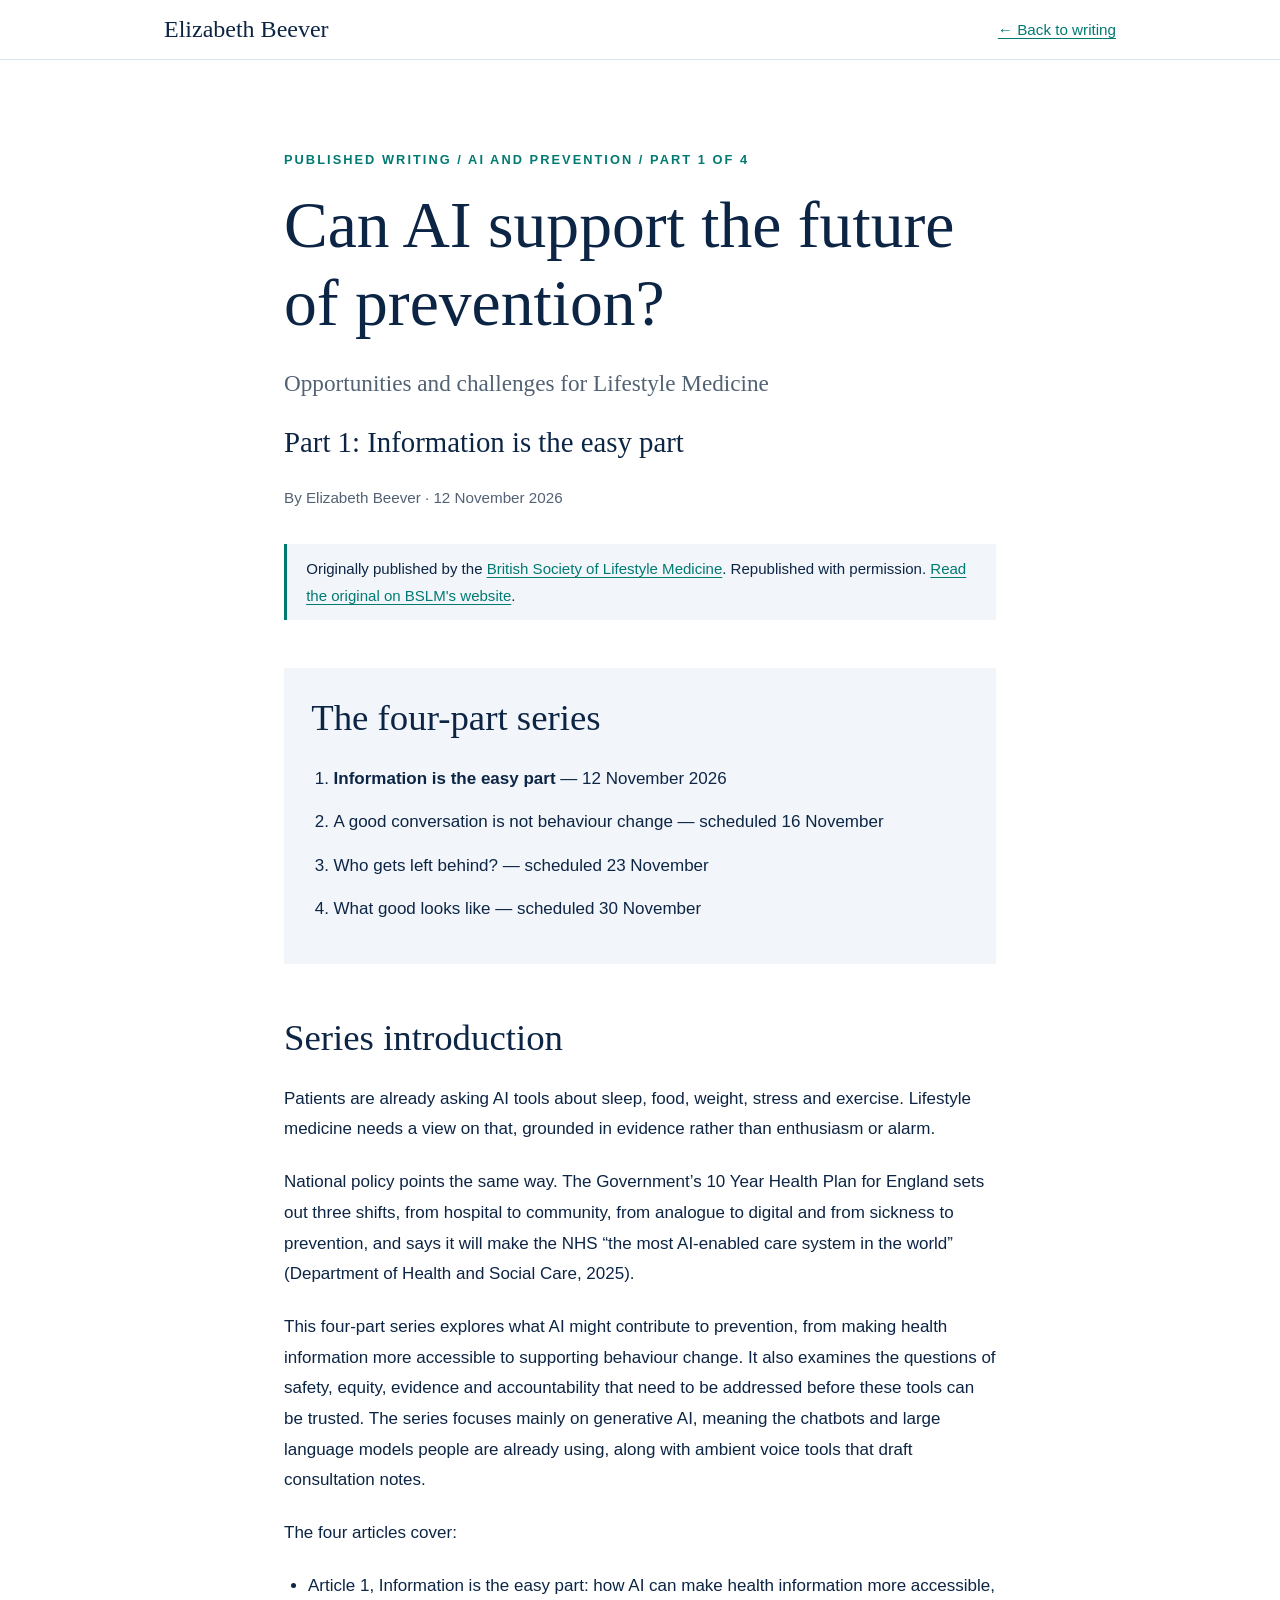
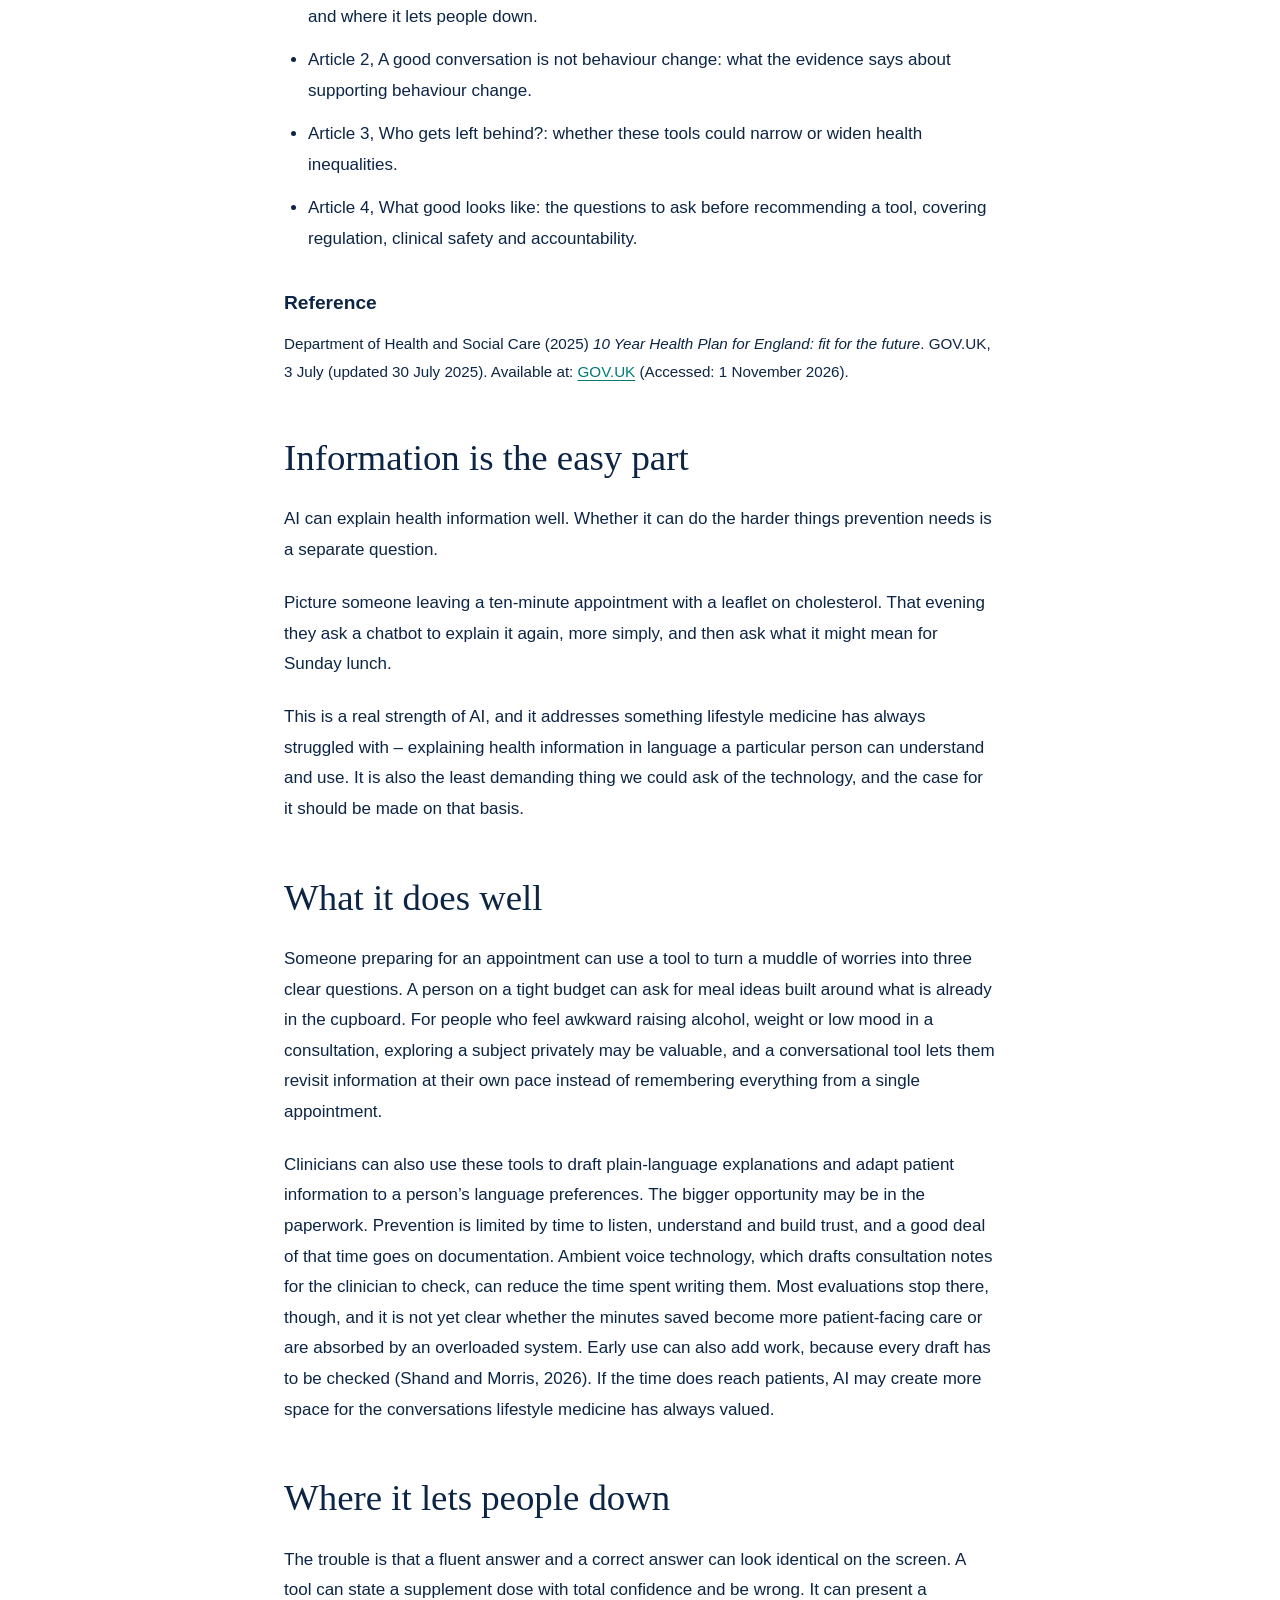
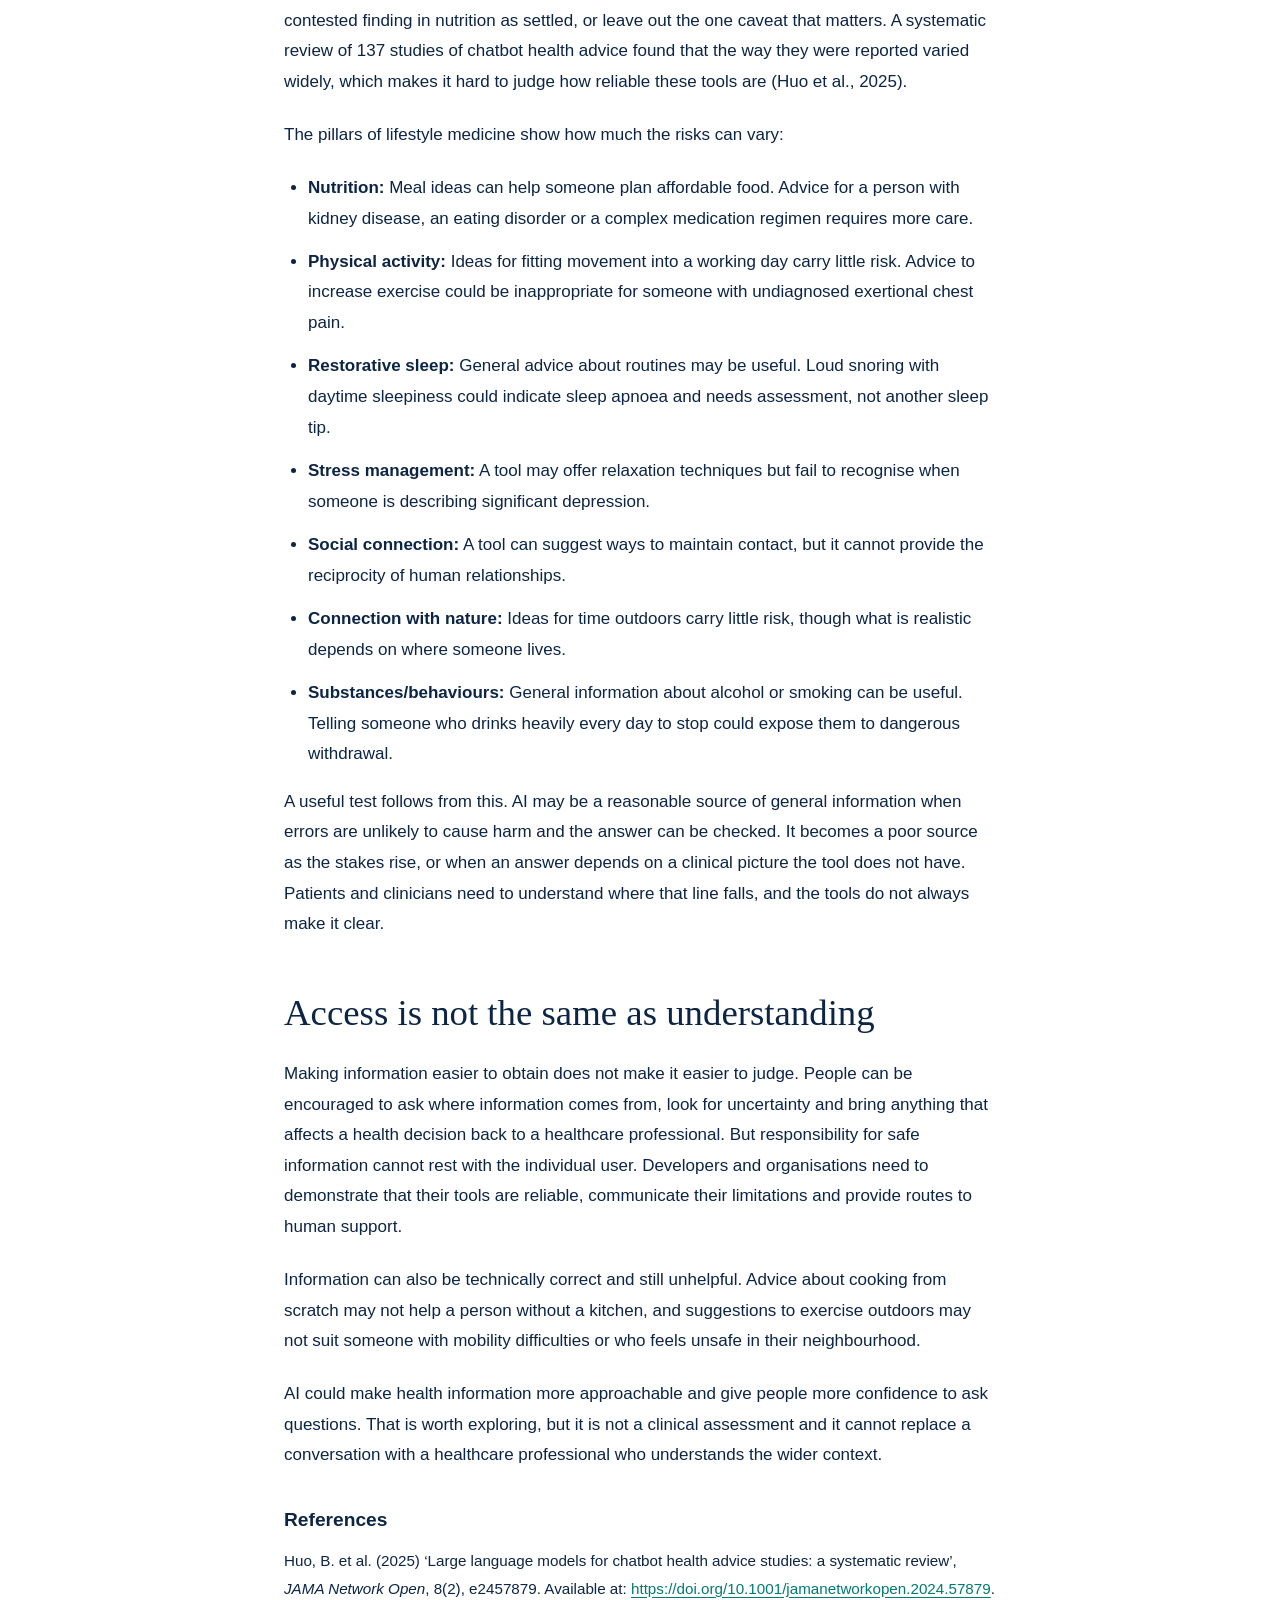
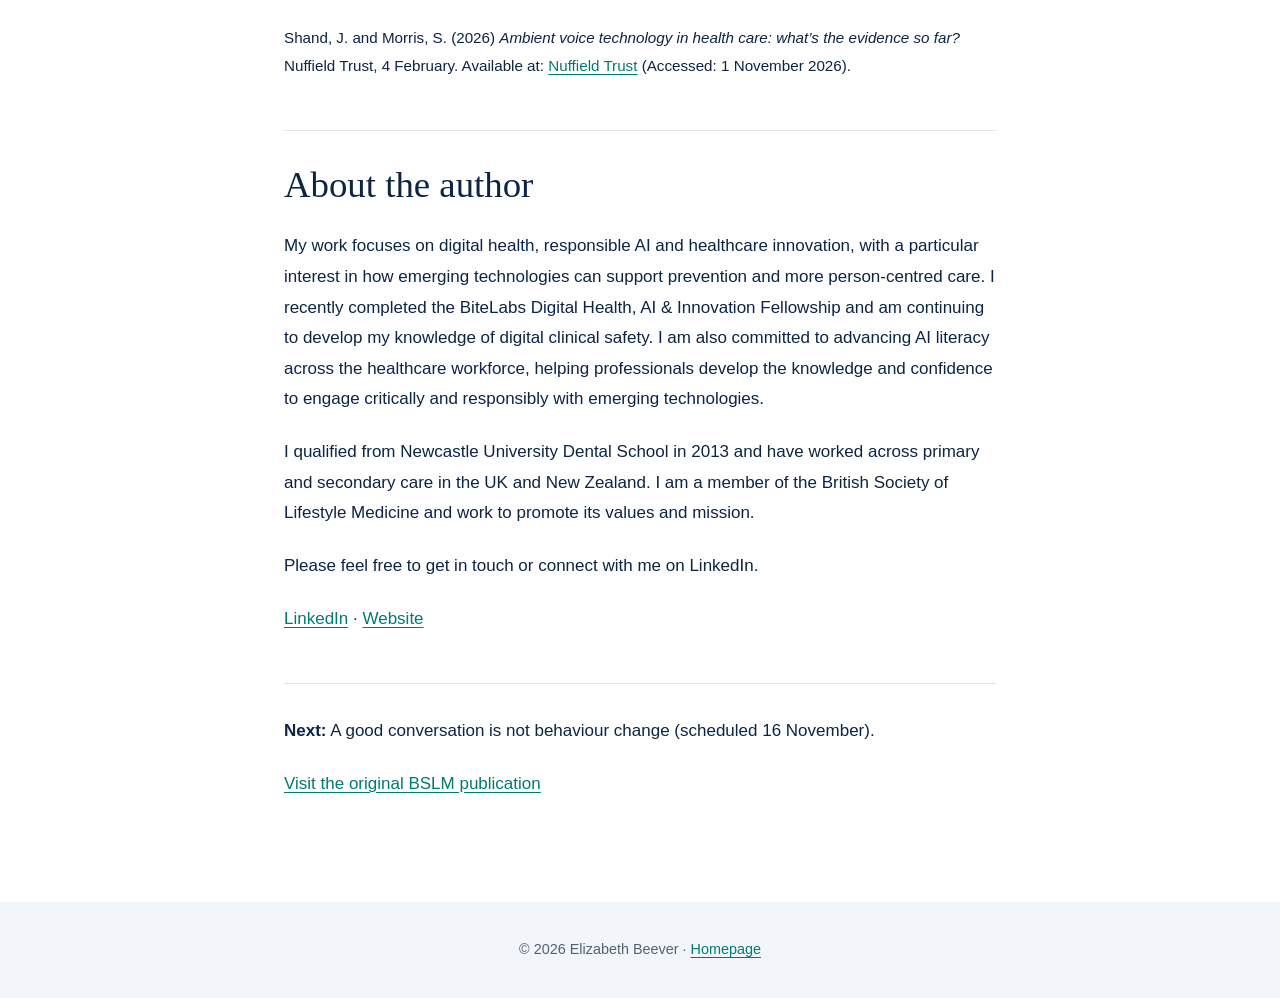
==== commit 449453e0: "Style prevention series descriptor as a subtitle" ====
--- a/ai-prevention-health-information.html
+++ b/ai-prevention-health-information.html
@@ -9,10 +9,10 @@
 :root{--bg:#fff;--band:#F2F6FA;--fg:#0D2545;--muted:#526274;--accent:#007A72;--rule:#DCE4EC}
 *{box-sizing:border-box}html{scroll-behavior:smooth}body{margin:0;background:var(--bg);color:var(--fg);font:1.0625rem/1.8 Arial,Helvetica,sans-serif}a{color:var(--accent);text-underline-offset:3px}a:focus-visible{outline:2px solid var(--accent);outline-offset:4px}
 .site-header{border-bottom:1px solid var(--rule)}.header-inner{max-width:62rem;margin:auto;padding:1rem 1.25rem;display:flex;justify-content:space-between;align-items:center;gap:1rem;flex-wrap:wrap}.brand{font:1.5rem Georgia,serif;color:var(--fg);text-decoration:none}.back{font-size:.95rem}
-.article{max-width:47rem;margin:auto;padding:clamp(2.5rem,7vw,5.5rem) 1.25rem 5rem}.eyebrow{color:var(--accent);font-size:.8rem;letter-spacing:.16em;text-transform:uppercase;font-weight:700}.article h1,.article h2{font-family:Georgia,"Times New Roman",serif;font-weight:400;line-height:1.2}.article h1{font-size:clamp(2.4rem,7vw,4.1rem);margin:.9rem 0 1.5rem}.subtitle{font:clamp(1.35rem,3vw,1.8rem)/1.35 Georgia,serif;margin:0 0 1.7rem}.meta{color:var(--muted);font-size:.95rem}.intro{font-size:1.16rem;line-height:1.75;margin:2rem 0}.source{border-left:3px solid var(--accent);padding:.7rem 1.2rem;background:var(--band);font-size:.94rem;margin:2rem 0 3rem}.series{padding:1.7rem;background:var(--band);margin:2.8rem 0}.series h2{font-size:1.4rem;margin:0 0 .75rem}.series ol{padding-left:1.4rem;margin:.7rem 0 0}.series li{margin:.65rem 0}.article-section{margin-top:3.2rem}.article h2{font-size:clamp(1.85rem,4vw,2.3rem);margin:0 0 1.5rem}.article h3{font-size:1.2rem;margin:2rem 0 .6rem}.article p{margin:0 0 1.4rem}.article li{margin:.8rem 0}.article ul{padding-left:1.5rem}.reference{font-size:.95rem;overflow-wrap:anywhere}.article-section:last-of-type{padding-top:2rem;border-top:1px solid var(--rule)}.next{margin-top:3rem;border-top:1px solid var(--rule);padding-top:2rem}.footer{background:var(--band);padding:2.2rem 1.25rem;text-align:center;font-size:.9rem;color:var(--muted)}@media(prefers-color-scheme:dark){:root{--bg:#0A1A30;--band:#0F2340;--fg:#E6EDF5;--muted:#B8C6D6;--accent:#4FD3C8;--rule:#22385A}}@media(prefers-reduced-motion:reduce){html{scroll-behavior:auto}}
+.article{max-width:47rem;margin:auto;padding:clamp(2.5rem,7vw,5.5rem) 1.25rem 5rem}.eyebrow{color:var(--accent);font-size:.8rem;letter-spacing:.16em;text-transform:uppercase;font-weight:700}.article h1,.article h2{font-family:Georgia,"Times New Roman",serif;font-weight:400;line-height:1.2}.article h1{font-size:clamp(2.4rem,7vw,4.1rem);margin:.9rem 0 1.5rem}.series-subtitle{font:clamp(1.15rem,2.6vw,1.45rem)/1.45 Georgia,serif;color:var(--muted);margin:-.7rem 0 1.4rem}.subtitle{font:clamp(1.35rem,3vw,1.8rem)/1.35 Georgia,serif;margin:0 0 1.7rem}.meta{color:var(--muted);font-size:.95rem}.intro{font-size:1.16rem;line-height:1.75;margin:2rem 0}.source{border-left:3px solid var(--accent);padding:.7rem 1.2rem;background:var(--band);font-size:.94rem;margin:2rem 0 3rem}.series{padding:1.7rem;background:var(--band);margin:2.8rem 0}.series h2{font-size:1.4rem;margin:0 0 .75rem}.series ol{padding-left:1.4rem;margin:.7rem 0 0}.series li{margin:.65rem 0}.article-section{margin-top:3.2rem}.article h2{font-size:clamp(1.85rem,4vw,2.3rem);margin:0 0 1.5rem}.article h3{font-size:1.2rem;margin:2rem 0 .6rem}.article p{margin:0 0 1.4rem}.article li{margin:.8rem 0}.article ul{padding-left:1.5rem}.reference{font-size:.95rem;overflow-wrap:anywhere}.article-section:last-of-type{padding-top:2rem;border-top:1px solid var(--rule)}.next{margin-top:3rem;border-top:1px solid var(--rule);padding-top:2rem}.footer{background:var(--band);padding:2.2rem 1.25rem;text-align:center;font-size:.9rem;color:var(--muted)}@media(prefers-color-scheme:dark){:root{--bg:#0A1A30;--band:#0F2340;--fg:#E6EDF5;--muted:#B8C6D6;--accent:#4FD3C8;--rule:#22385A}}@media(prefers-reduced-motion:reduce){html{scroll-behavior:auto}}
 </style></head>
 <body><header class="site-header"><div class="header-inner"><a class="brand" href="/">Elizabeth Beever</a><a class="back" href="/#writing">← Back to writing</a></div></header>
-<main class="article"><div class="eyebrow">Published writing / AI and prevention / Part 1 of 4</div><h1>Can AI support the future of prevention? Opportunities and challenges for Lifestyle Medicine</h1><p class="subtitle">Part 1: Information is the easy part</p><p class="meta">By Elizabeth Beever · 12 November 2026</p><div class="source">Originally published by the <a href="https://bslm.org.uk/ai-prevention-health-information/">British Society of Lifestyle Medicine</a>. Republished with permission. <a href="https://bslm.org.uk/ai-prevention-health-information/">Read the original on BSLM's website</a>.</div>
+<main class="article"><div class="eyebrow">Published writing / AI and prevention / Part 1 of 4</div><h1>Can AI support the future of prevention?</h1><p class="series-subtitle">Opportunities and challenges for Lifestyle Medicine</p><p class="subtitle">Part 1: Information is the easy part</p><p class="meta">By Elizabeth Beever · 12 November 2026</p><div class="source">Originally published by the <a href="https://bslm.org.uk/ai-prevention-health-information/">British Society of Lifestyle Medicine</a>. Republished with permission. <a href="https://bslm.org.uk/ai-prevention-health-information/">Read the original on BSLM's website</a>.</div>
 <div class="series"><h2>The four-part series</h2><ol><li><strong>Information is the easy part</strong> — 12 November 2026</li><li>A good conversation is not behaviour change — scheduled 16 November</li><li>Who gets left behind? — scheduled 23 November</li><li>What good looks like — scheduled 30 November</li></ol></div>
 <section class="article-section"><h2>Series introduction</h2><p>Patients are already asking AI tools about sleep, food, weight, stress and exercise. Lifestyle medicine needs a view on that, grounded in evidence rather than enthusiasm or alarm.</p>
 <p>National policy points the same way. The Government’s 10 Year Health Plan for England sets out three shifts, from hospital to community, from analogue to digital and from sickness to prevention, and says it will make the NHS “the most AI-enabled care system in the world” (Department of Health and Social Care, 2025).</p>
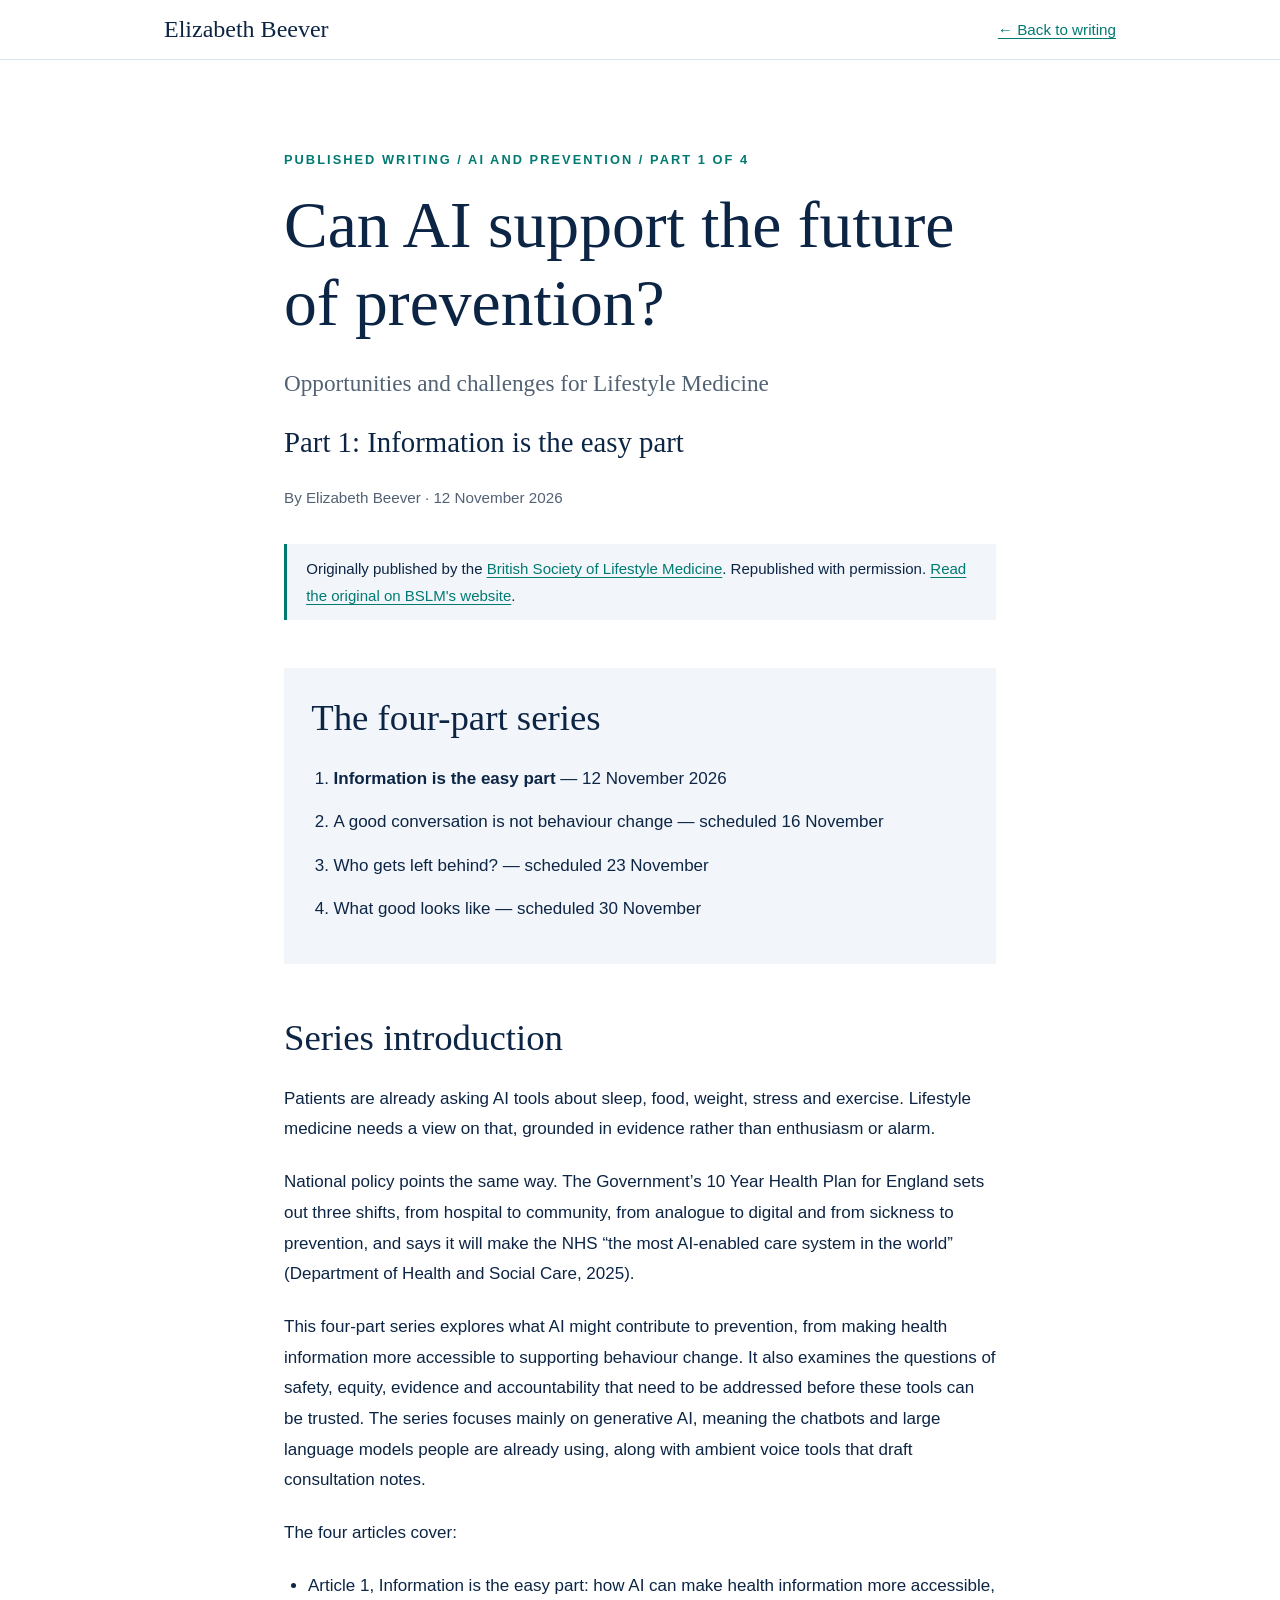
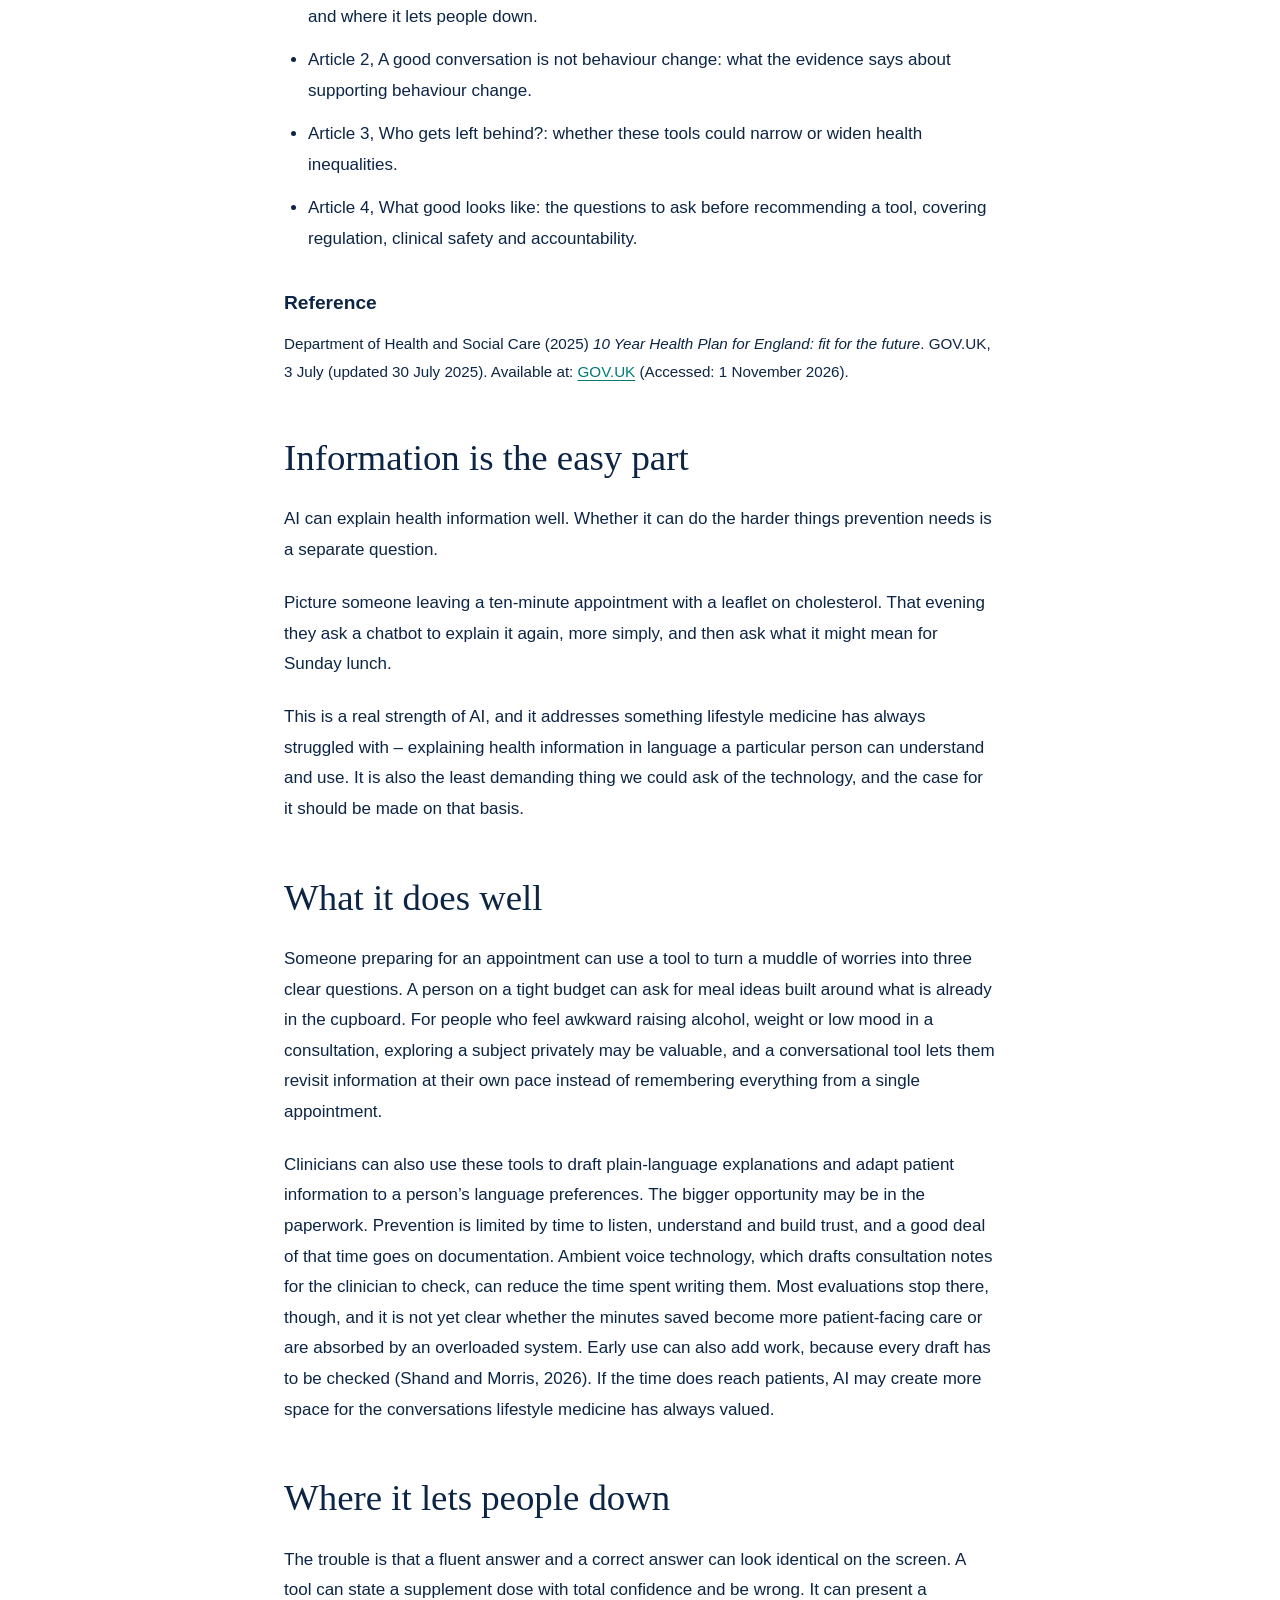
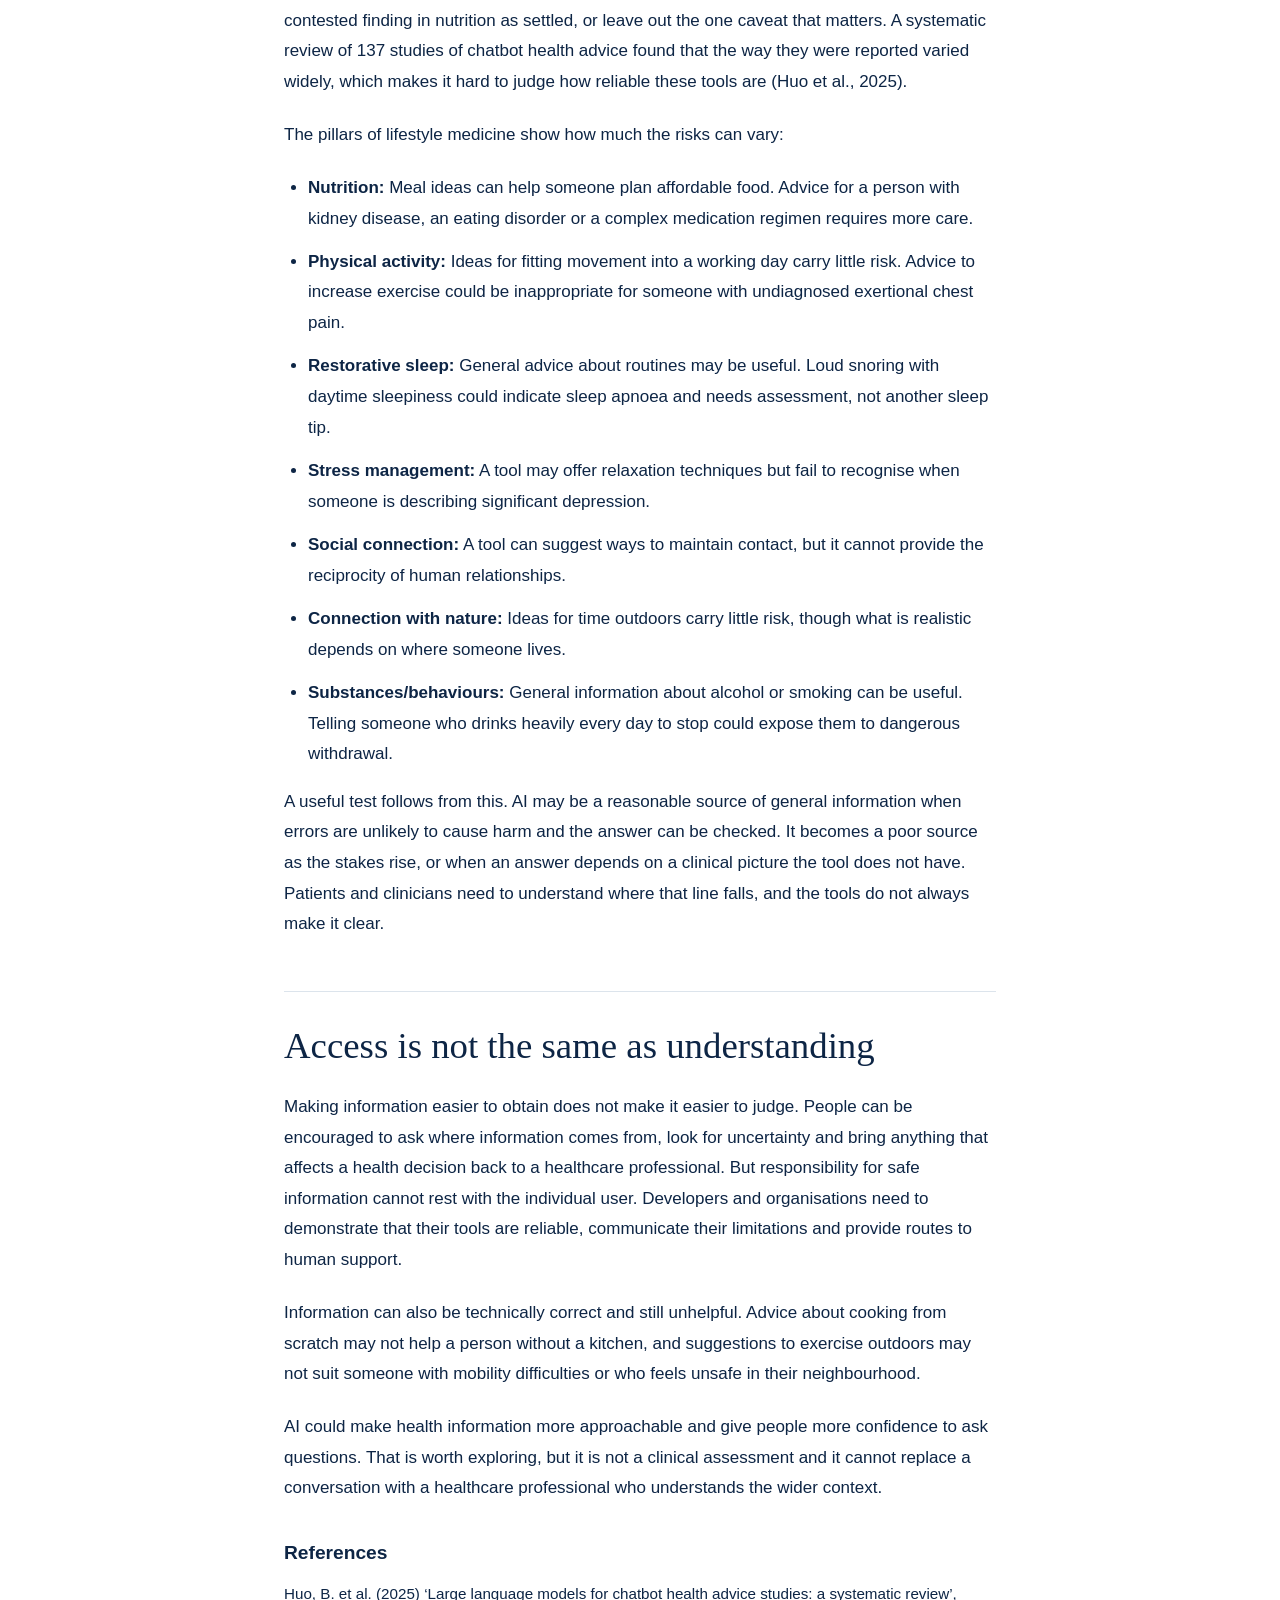
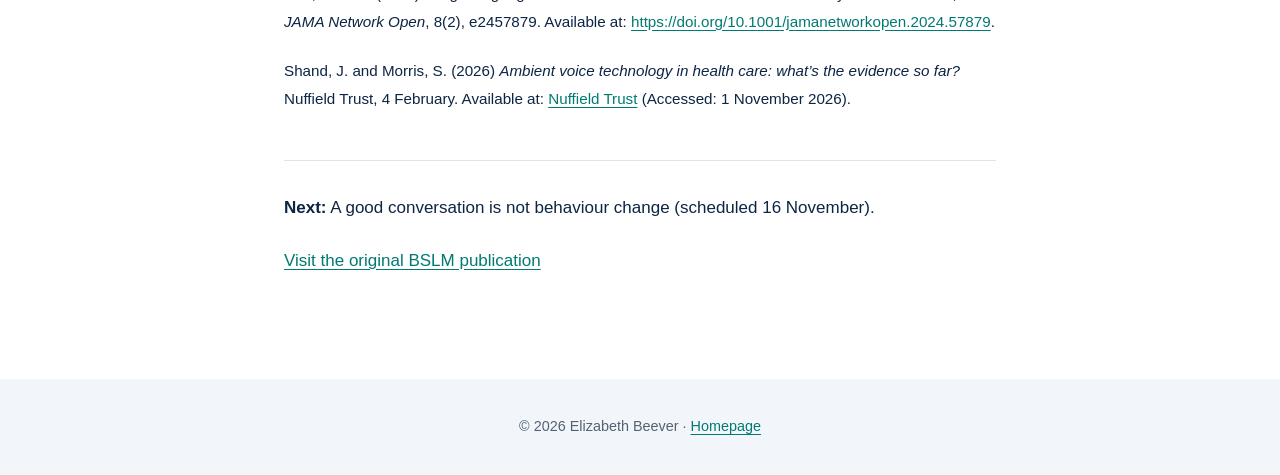
==== commit f699b4a7: "Remove redundant About the author section" ====
--- a/ai-prevention-health-information.html
+++ b/ai-prevention-health-information.html
@@ -23,6 +23,4 @@
 <p>Clinicians can also use these tools to draft plain-language explanations and adapt patient information to a person’s language preferences. The bigger opportunity may be in the paperwork. Prevention is limited by time to listen, understand and build trust, and a good deal of that time goes on documentation. Ambient voice technology, which drafts consultation notes for the clinician to check, can reduce the time spent writing them. Most evaluations stop there, though, and it is not yet clear whether the minutes saved become more patient-facing care or are absorbed by an overloaded system. Early use can also add work, because every draft has to be checked (Shand and Morris, 2026). If the time does reach patients, AI may create more space for the conversations lifestyle medicine has always valued.</p></section><section class="article-section"><h2>Where it lets people down</h2><p>The trouble is that a fluent answer and a correct answer can look identical on the screen. A tool can state a supplement dose with total confidence and be wrong. It can present a contested finding in nutrition as settled, or leave out the one caveat that matters. A systematic review of 137 studies of chatbot health advice found that the way they were reported varied widely, which makes it hard to judge how reliable these tools are (Huo et al., 2025).</p>
 <p>The pillars of lifestyle medicine show how much the risks can vary:</p><ul><li><strong>Nutrition:</strong> Meal ideas can help someone plan affordable food. Advice for a person with kidney disease, an eating disorder or a complex medication regimen requires more care.</li><li><strong>Physical activity:</strong> Ideas for fitting movement into a working day carry little risk. Advice to increase exercise could be inappropriate for someone with undiagnosed exertional chest pain.</li><li><strong>Restorative sleep:</strong> General advice about routines may be useful. Loud snoring with daytime sleepiness could indicate sleep apnoea and needs assessment, not another sleep tip.</li><li><strong>Stress management:</strong> A tool may offer relaxation techniques but fail to recognise when someone is describing significant depression.</li><li><strong>Social connection:</strong> A tool can suggest ways to maintain contact, but it cannot provide the reciprocity of human relationships.</li><li><strong>Connection with nature:</strong> Ideas for time outdoors carry little risk, though what is realistic depends on where someone lives.</li><li><strong>Substances/behaviours:</strong> General information about alcohol or smoking can be useful. Telling someone who drinks heavily every day to stop could expose them to dangerous withdrawal.</li></ul><p>A useful test follows from this. AI may be a reasonable source of general information when errors are unlikely to cause harm and the answer can be checked. It becomes a poor source as the stakes rise, or when an answer depends on a clinical picture the tool does not have. Patients and clinicians need to understand where that line falls, and the tools do not always make it clear.</p></section><section class="article-section"><h2>Access is not the same as understanding</h2><p>Making information easier to obtain does not make it easier to judge. People can be encouraged to ask where information comes from, look for uncertainty and bring anything that affects a health decision back to a healthcare professional. But responsibility for safe information cannot rest with the individual user. Developers and organisations need to demonstrate that their tools are reliable, communicate their limitations and provide routes to human support.</p>
 <p>Information can also be technically correct and still unhelpful. Advice about cooking from scratch may not help a person without a kitchen, and suggestions to exercise outdoors may not suit someone with mobility difficulties or who feels unsafe in their neighbourhood.</p>
-<p>AI could make health information more approachable and give people more confidence to ask questions. That is worth exploring, but it is not a clinical assessment and it cannot replace a conversation with a healthcare professional who understands the wider context.</p><h3>References</h3><p class="reference">Huo, B. et al. (2025) ‘Large language models for chatbot health advice studies: a systematic review’, <em>JAMA Network Open</em>, 8(2), e2457879. Available at: <a href="https://doi.org/10.1001/jamanetworkopen.2024.57879">https://doi.org/10.1001/jamanetworkopen.2024.57879</a>.</p><p class="reference">Shand, J. and Morris, S. (2026) <em>Ambient voice technology in health care: what’s the evidence so far?</em> Nuffield Trust, 4 February. Available at: <a href="https://www.nuffieldtrust.org.uk/news-item/ambient-voice-technology-in-health-care-what-s-the-evidence-so-far">Nuffield Trust</a> (Accessed: 1 November 2026).</p></section><section class="article-section"><h2>About the author</h2><p>My work focuses on digital health, responsible AI and healthcare innovation, with a particular interest in how emerging technologies can support prevention and more person-centred care. I recently completed the BiteLabs Digital Health, AI &amp; Innovation Fellowship and am continuing to develop my knowledge of digital clinical safety. I am also committed to advancing AI literacy across the healthcare workforce, helping professionals develop the knowledge and confidence to engage critically and responsibly with emerging technologies.</p>
-<p>I qualified from Newcastle University Dental School in 2013 and have worked across primary and secondary care in the UK and New Zealand. I am a member of the British Society of Lifestyle Medicine and work to promote its values and mission.</p>
-<p>Please feel free to get in touch or connect with me on LinkedIn.</p><p><a href="https://uk.linkedin.com/in/elizabeth-beever">LinkedIn</a> · <a href="https://elizabethbeever.com">Website</a></p></section><div class="next"><p><strong>Next:</strong> A good conversation is not behaviour change (scheduled 16 November).</p><p><a href="https://bslm.org.uk/ai-prevention-health-information/">Visit the original BSLM publication</a></p></div></main><footer class="footer">© 2026 Elizabeth Beever · <a href="/">Homepage</a></footer></body></html>+<p>AI could make health information more approachable and give people more confidence to ask questions. That is worth exploring, but it is not a clinical assessment and it cannot replace a conversation with a healthcare professional who understands the wider context.</p><h3>References</h3><p class="reference">Huo, B. et al. (2025) ‘Large language models for chatbot health advice studies: a systematic review’, <em>JAMA Network Open</em>, 8(2), e2457879. Available at: <a href="https://doi.org/10.1001/jamanetworkopen.2024.57879">https://doi.org/10.1001/jamanetworkopen.2024.57879</a>.</p><p class="reference">Shand, J. and Morris, S. (2026) <em>Ambient voice technology in health care: what’s the evidence so far?</em> Nuffield Trust, 4 February. Available at: <a href="https://www.nuffieldtrust.org.uk/news-item/ambient-voice-technology-in-health-care-what-s-the-evidence-so-far">Nuffield Trust</a> (Accessed: 1 November 2026).</p></section><div class="next"><p><strong>Next:</strong> A good conversation is not behaviour change (scheduled 16 November).</p><p><a href="https://bslm.org.uk/ai-prevention-health-information/">Visit the original BSLM publication</a></p></div></main><footer class="footer">© 2026 Elizabeth Beever · <a href="/">Homepage</a></footer></body></html>
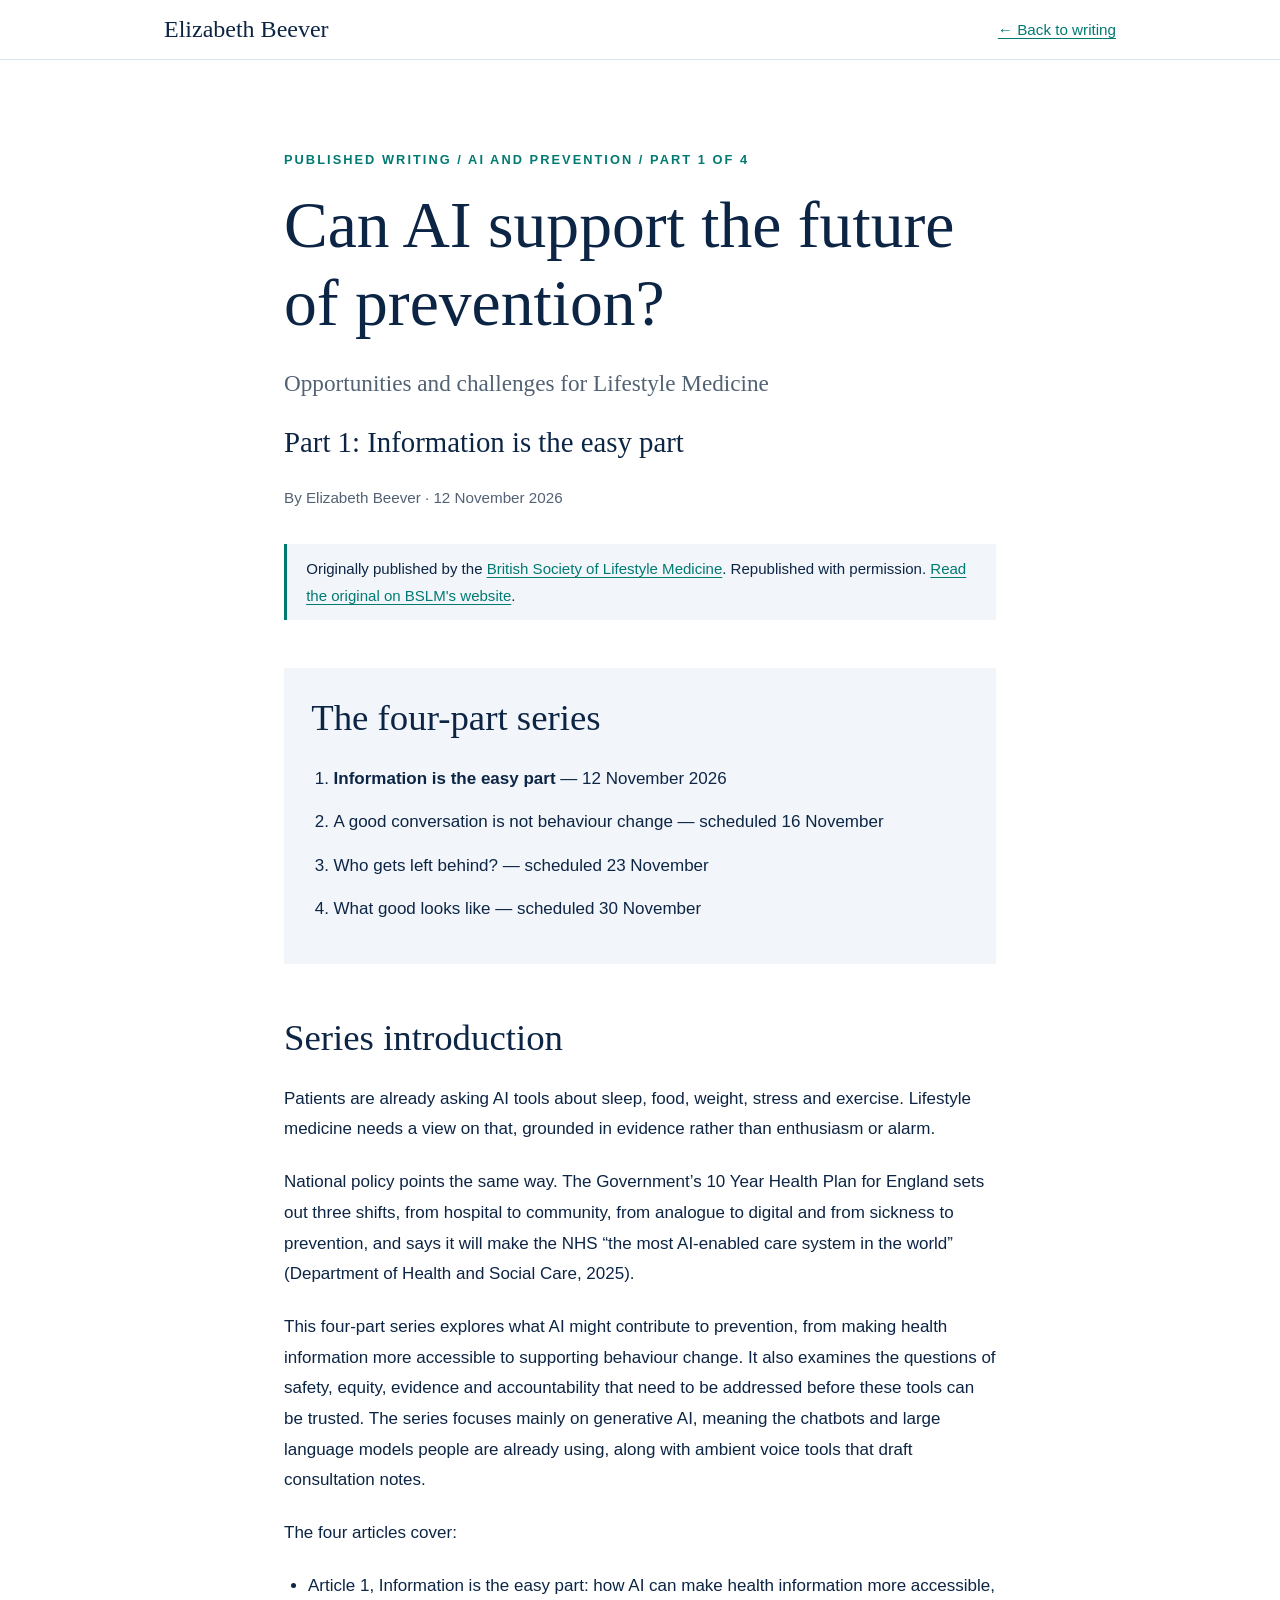
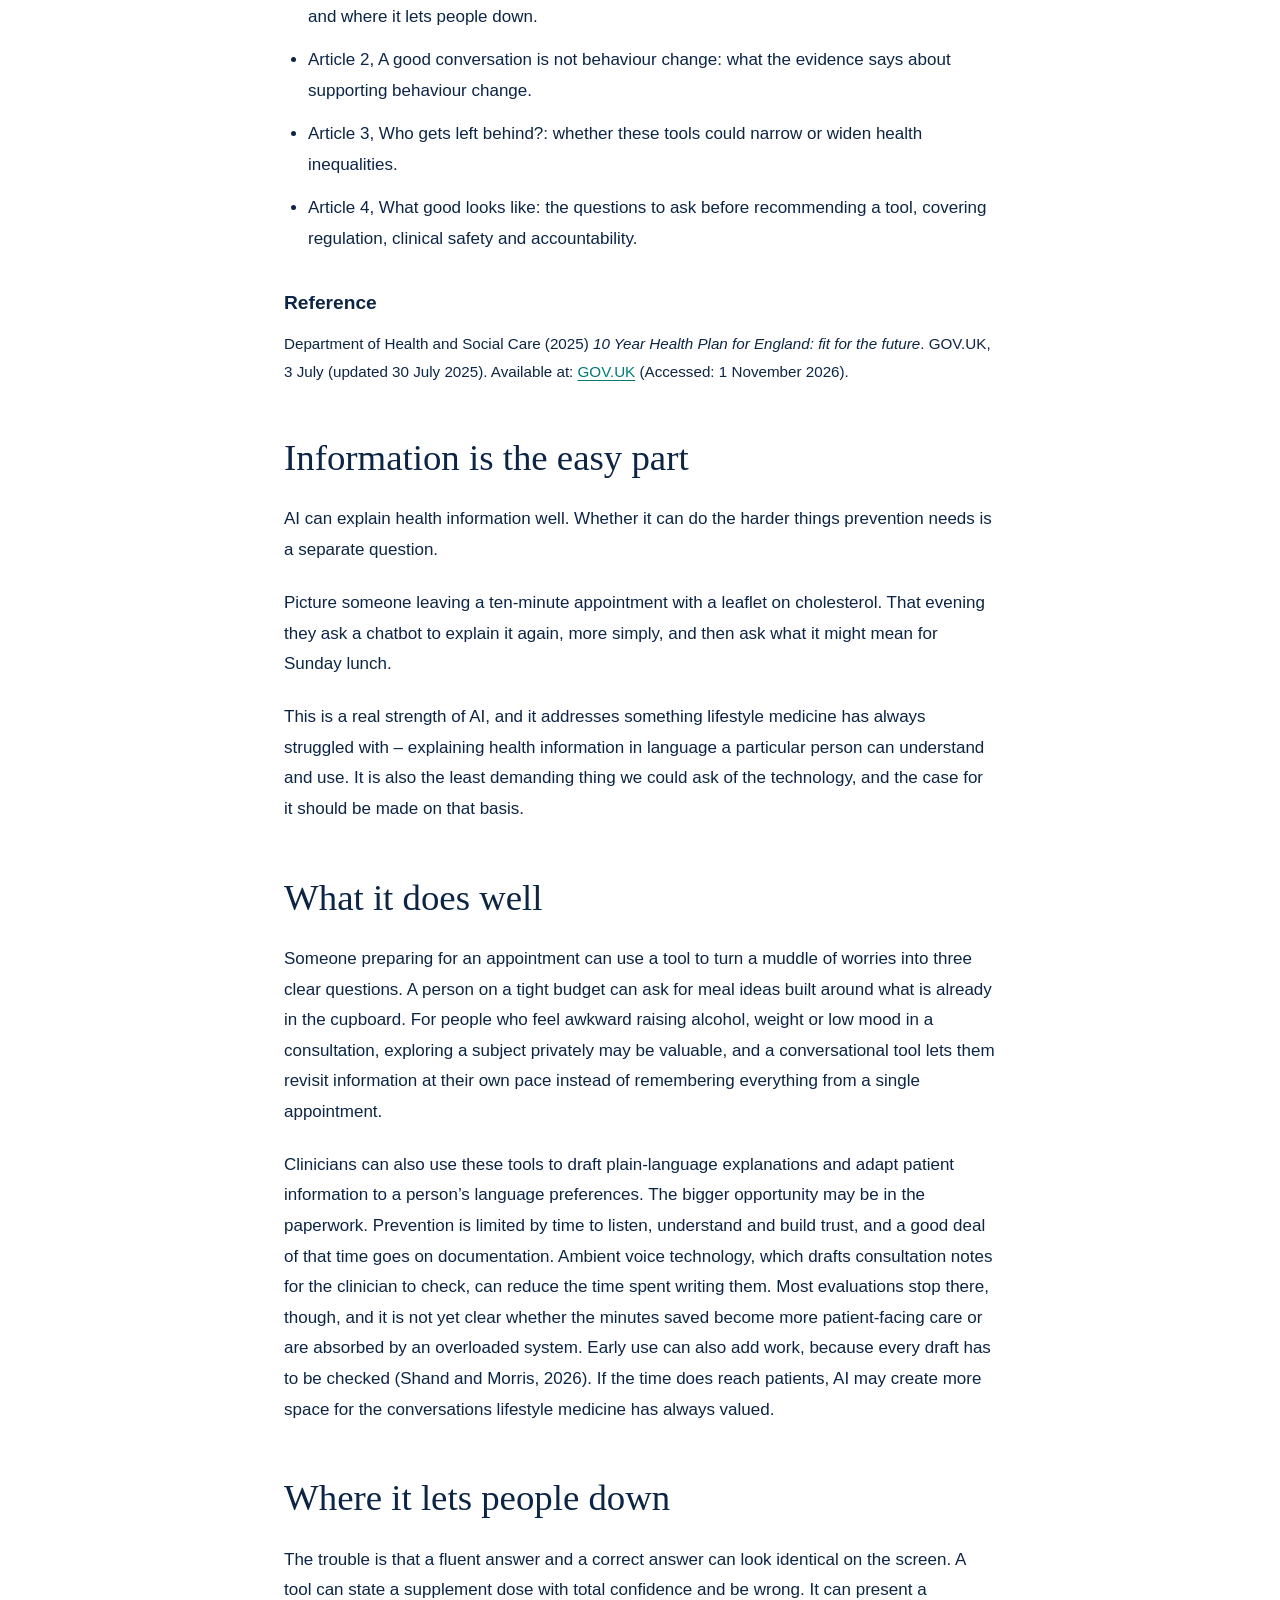
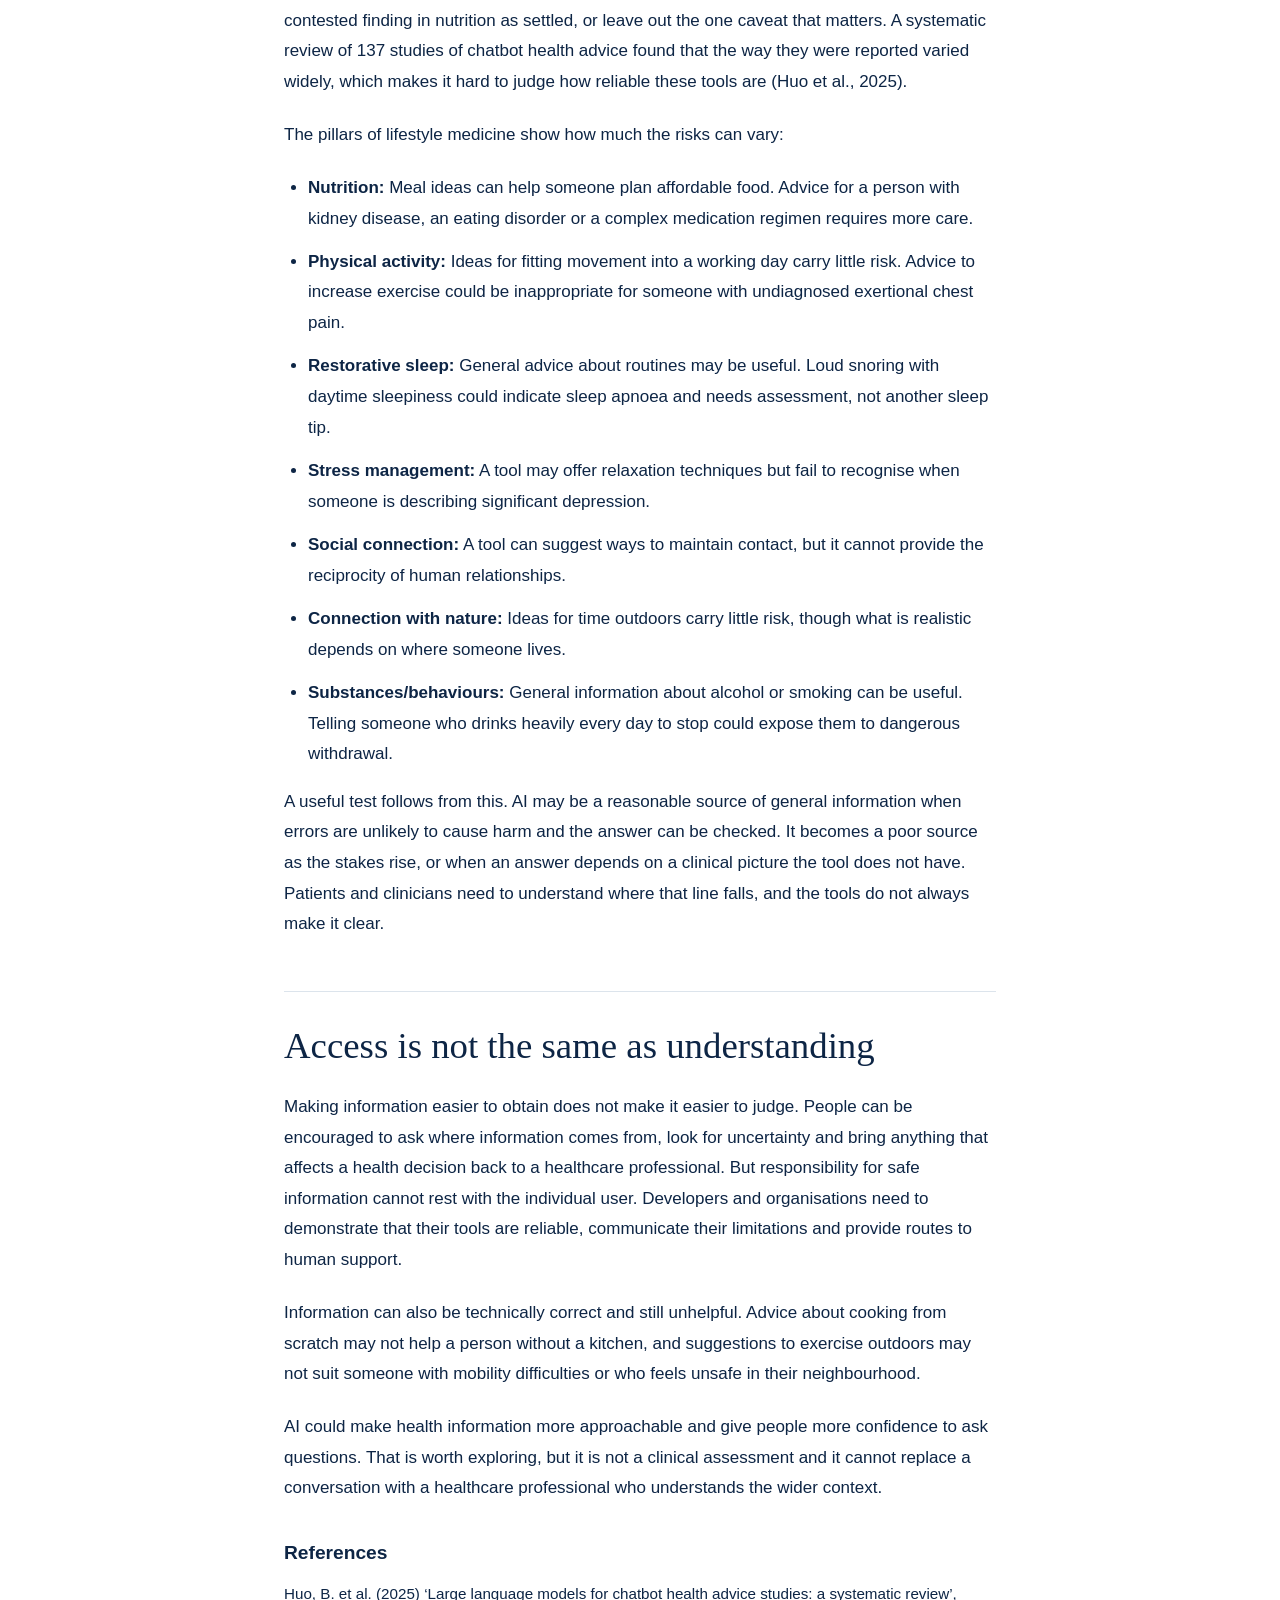
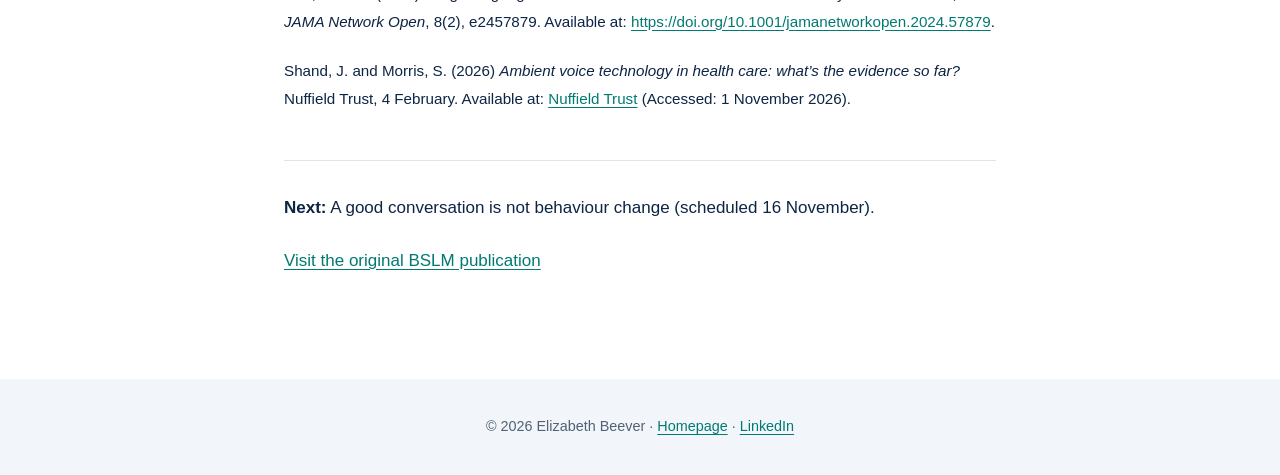
==== commit ead3eca2: "Restore LinkedIn link to article footer" ====
--- a/ai-prevention-health-information.html
+++ b/ai-prevention-health-information.html
@@ -23,4 +23,4 @@
 <p>Clinicians can also use these tools to draft plain-language explanations and adapt patient information to a person’s language preferences. The bigger opportunity may be in the paperwork. Prevention is limited by time to listen, understand and build trust, and a good deal of that time goes on documentation. Ambient voice technology, which drafts consultation notes for the clinician to check, can reduce the time spent writing them. Most evaluations stop there, though, and it is not yet clear whether the minutes saved become more patient-facing care or are absorbed by an overloaded system. Early use can also add work, because every draft has to be checked (Shand and Morris, 2026). If the time does reach patients, AI may create more space for the conversations lifestyle medicine has always valued.</p></section><section class="article-section"><h2>Where it lets people down</h2><p>The trouble is that a fluent answer and a correct answer can look identical on the screen. A tool can state a supplement dose with total confidence and be wrong. It can present a contested finding in nutrition as settled, or leave out the one caveat that matters. A systematic review of 137 studies of chatbot health advice found that the way they were reported varied widely, which makes it hard to judge how reliable these tools are (Huo et al., 2025).</p>
 <p>The pillars of lifestyle medicine show how much the risks can vary:</p><ul><li><strong>Nutrition:</strong> Meal ideas can help someone plan affordable food. Advice for a person with kidney disease, an eating disorder or a complex medication regimen requires more care.</li><li><strong>Physical activity:</strong> Ideas for fitting movement into a working day carry little risk. Advice to increase exercise could be inappropriate for someone with undiagnosed exertional chest pain.</li><li><strong>Restorative sleep:</strong> General advice about routines may be useful. Loud snoring with daytime sleepiness could indicate sleep apnoea and needs assessment, not another sleep tip.</li><li><strong>Stress management:</strong> A tool may offer relaxation techniques but fail to recognise when someone is describing significant depression.</li><li><strong>Social connection:</strong> A tool can suggest ways to maintain contact, but it cannot provide the reciprocity of human relationships.</li><li><strong>Connection with nature:</strong> Ideas for time outdoors carry little risk, though what is realistic depends on where someone lives.</li><li><strong>Substances/behaviours:</strong> General information about alcohol or smoking can be useful. Telling someone who drinks heavily every day to stop could expose them to dangerous withdrawal.</li></ul><p>A useful test follows from this. AI may be a reasonable source of general information when errors are unlikely to cause harm and the answer can be checked. It becomes a poor source as the stakes rise, or when an answer depends on a clinical picture the tool does not have. Patients and clinicians need to understand where that line falls, and the tools do not always make it clear.</p></section><section class="article-section"><h2>Access is not the same as understanding</h2><p>Making information easier to obtain does not make it easier to judge. People can be encouraged to ask where information comes from, look for uncertainty and bring anything that affects a health decision back to a healthcare professional. But responsibility for safe information cannot rest with the individual user. Developers and organisations need to demonstrate that their tools are reliable, communicate their limitations and provide routes to human support.</p>
 <p>Information can also be technically correct and still unhelpful. Advice about cooking from scratch may not help a person without a kitchen, and suggestions to exercise outdoors may not suit someone with mobility difficulties or who feels unsafe in their neighbourhood.</p>
-<p>AI could make health information more approachable and give people more confidence to ask questions. That is worth exploring, but it is not a clinical assessment and it cannot replace a conversation with a healthcare professional who understands the wider context.</p><h3>References</h3><p class="reference">Huo, B. et al. (2025) ‘Large language models for chatbot health advice studies: a systematic review’, <em>JAMA Network Open</em>, 8(2), e2457879. Available at: <a href="https://doi.org/10.1001/jamanetworkopen.2024.57879">https://doi.org/10.1001/jamanetworkopen.2024.57879</a>.</p><p class="reference">Shand, J. and Morris, S. (2026) <em>Ambient voice technology in health care: what’s the evidence so far?</em> Nuffield Trust, 4 February. Available at: <a href="https://www.nuffieldtrust.org.uk/news-item/ambient-voice-technology-in-health-care-what-s-the-evidence-so-far">Nuffield Trust</a> (Accessed: 1 November 2026).</p></section><div class="next"><p><strong>Next:</strong> A good conversation is not behaviour change (scheduled 16 November).</p><p><a href="https://bslm.org.uk/ai-prevention-health-information/">Visit the original BSLM publication</a></p></div></main><footer class="footer">© 2026 Elizabeth Beever · <a href="/">Homepage</a></footer></body></html>+<p>AI could make health information more approachable and give people more confidence to ask questions. That is worth exploring, but it is not a clinical assessment and it cannot replace a conversation with a healthcare professional who understands the wider context.</p><h3>References</h3><p class="reference">Huo, B. et al. (2025) ‘Large language models for chatbot health advice studies: a systematic review’, <em>JAMA Network Open</em>, 8(2), e2457879. Available at: <a href="https://doi.org/10.1001/jamanetworkopen.2024.57879">https://doi.org/10.1001/jamanetworkopen.2024.57879</a>.</p><p class="reference">Shand, J. and Morris, S. (2026) <em>Ambient voice technology in health care: what’s the evidence so far?</em> Nuffield Trust, 4 February. Available at: <a href="https://www.nuffieldtrust.org.uk/news-item/ambient-voice-technology-in-health-care-what-s-the-evidence-so-far">Nuffield Trust</a> (Accessed: 1 November 2026).</p></section><div class="next"><p><strong>Next:</strong> A good conversation is not behaviour change (scheduled 16 November).</p><p><a href="https://bslm.org.uk/ai-prevention-health-information/">Visit the original BSLM publication</a></p></div></main><footer class="footer">© 2026 Elizabeth Beever · <a href="/">Homepage</a> · <a href="https://www.linkedin.com/in/elizabeth-beever" target="_blank" rel="noopener noreferrer">LinkedIn</a></footer></body></html>
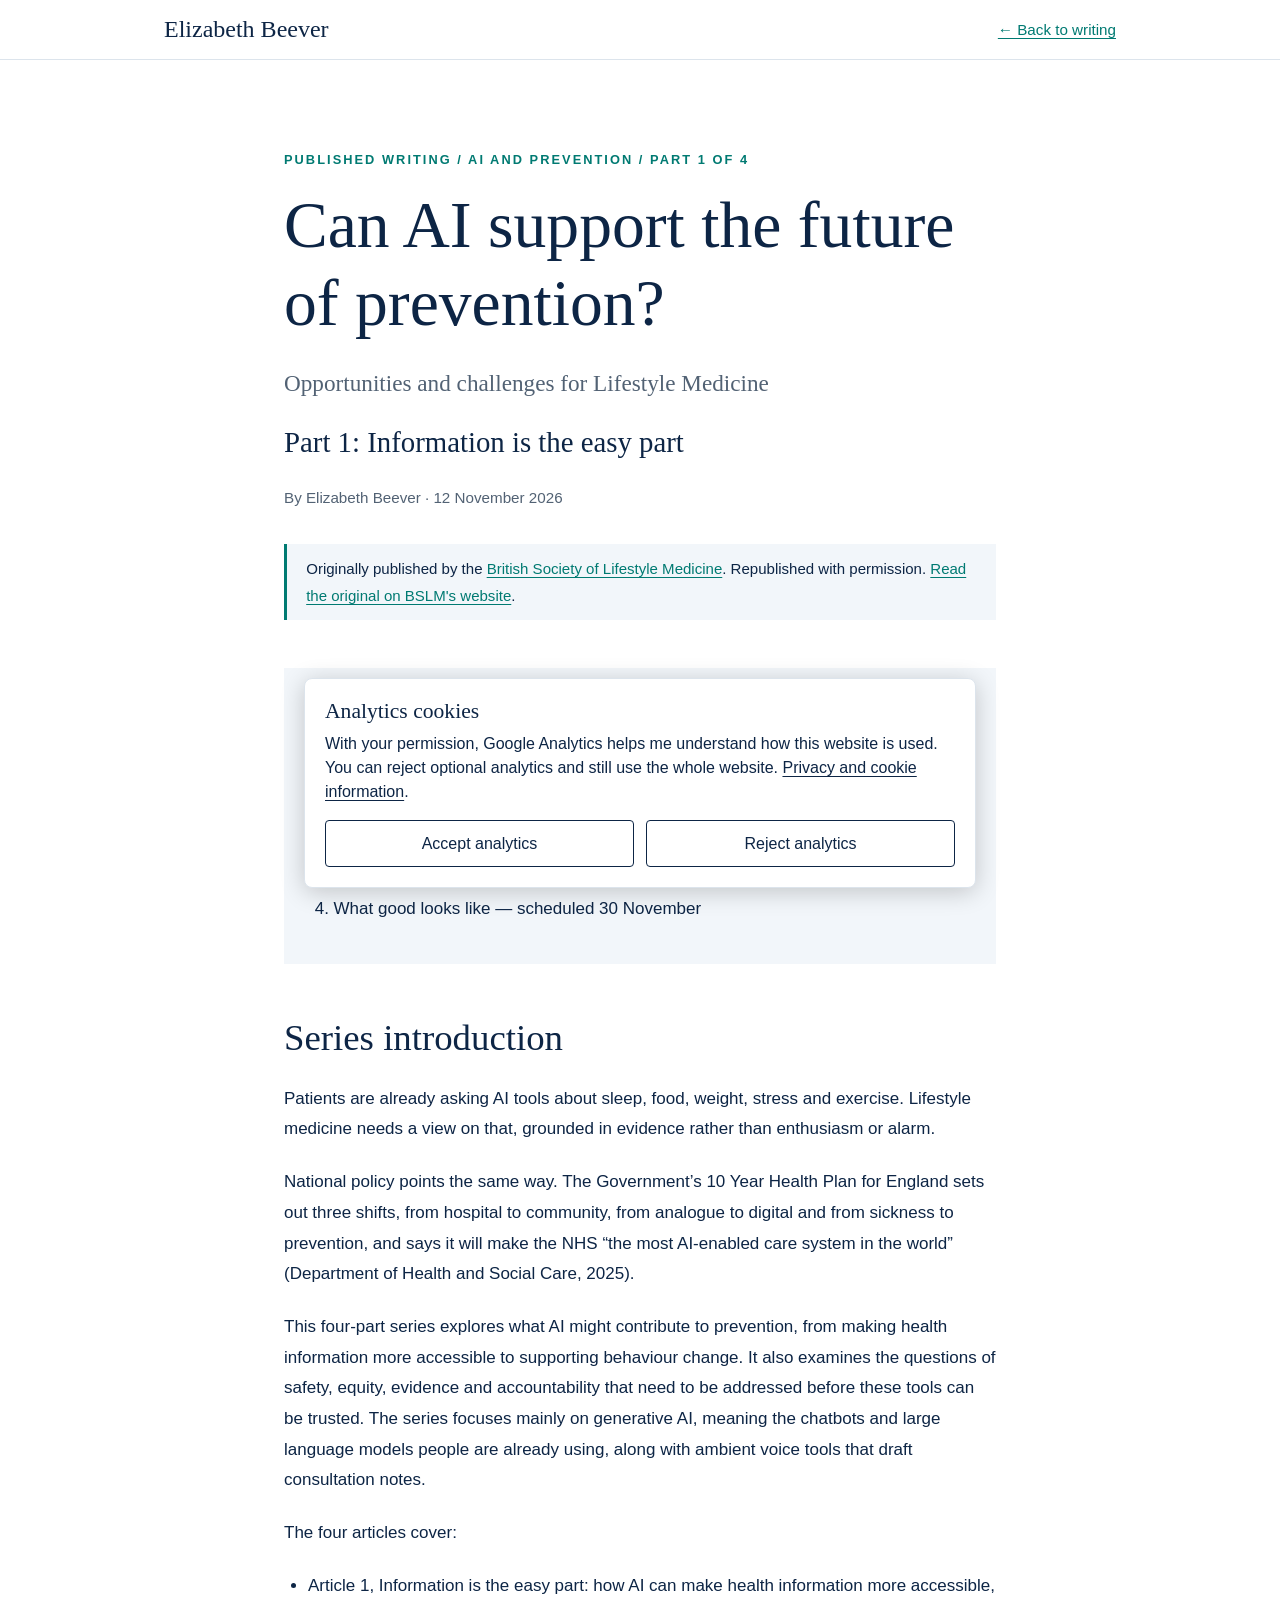
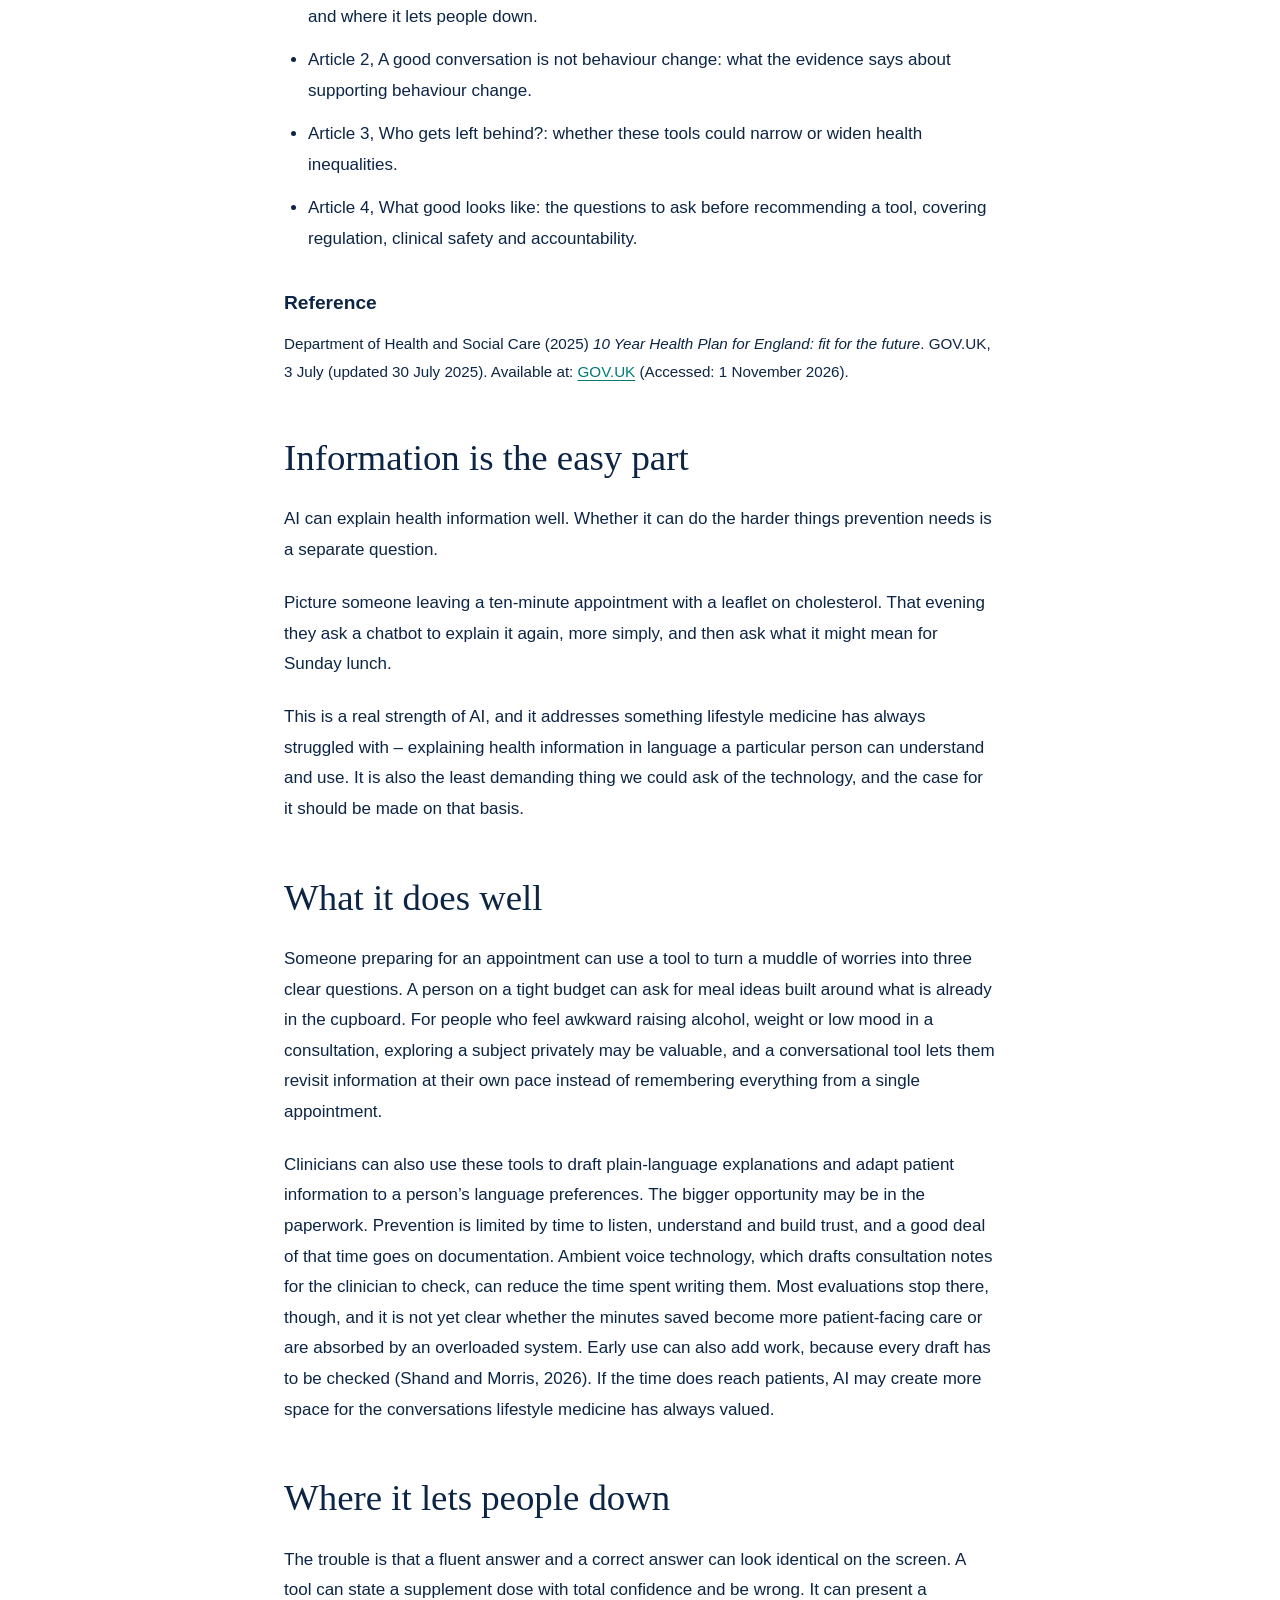
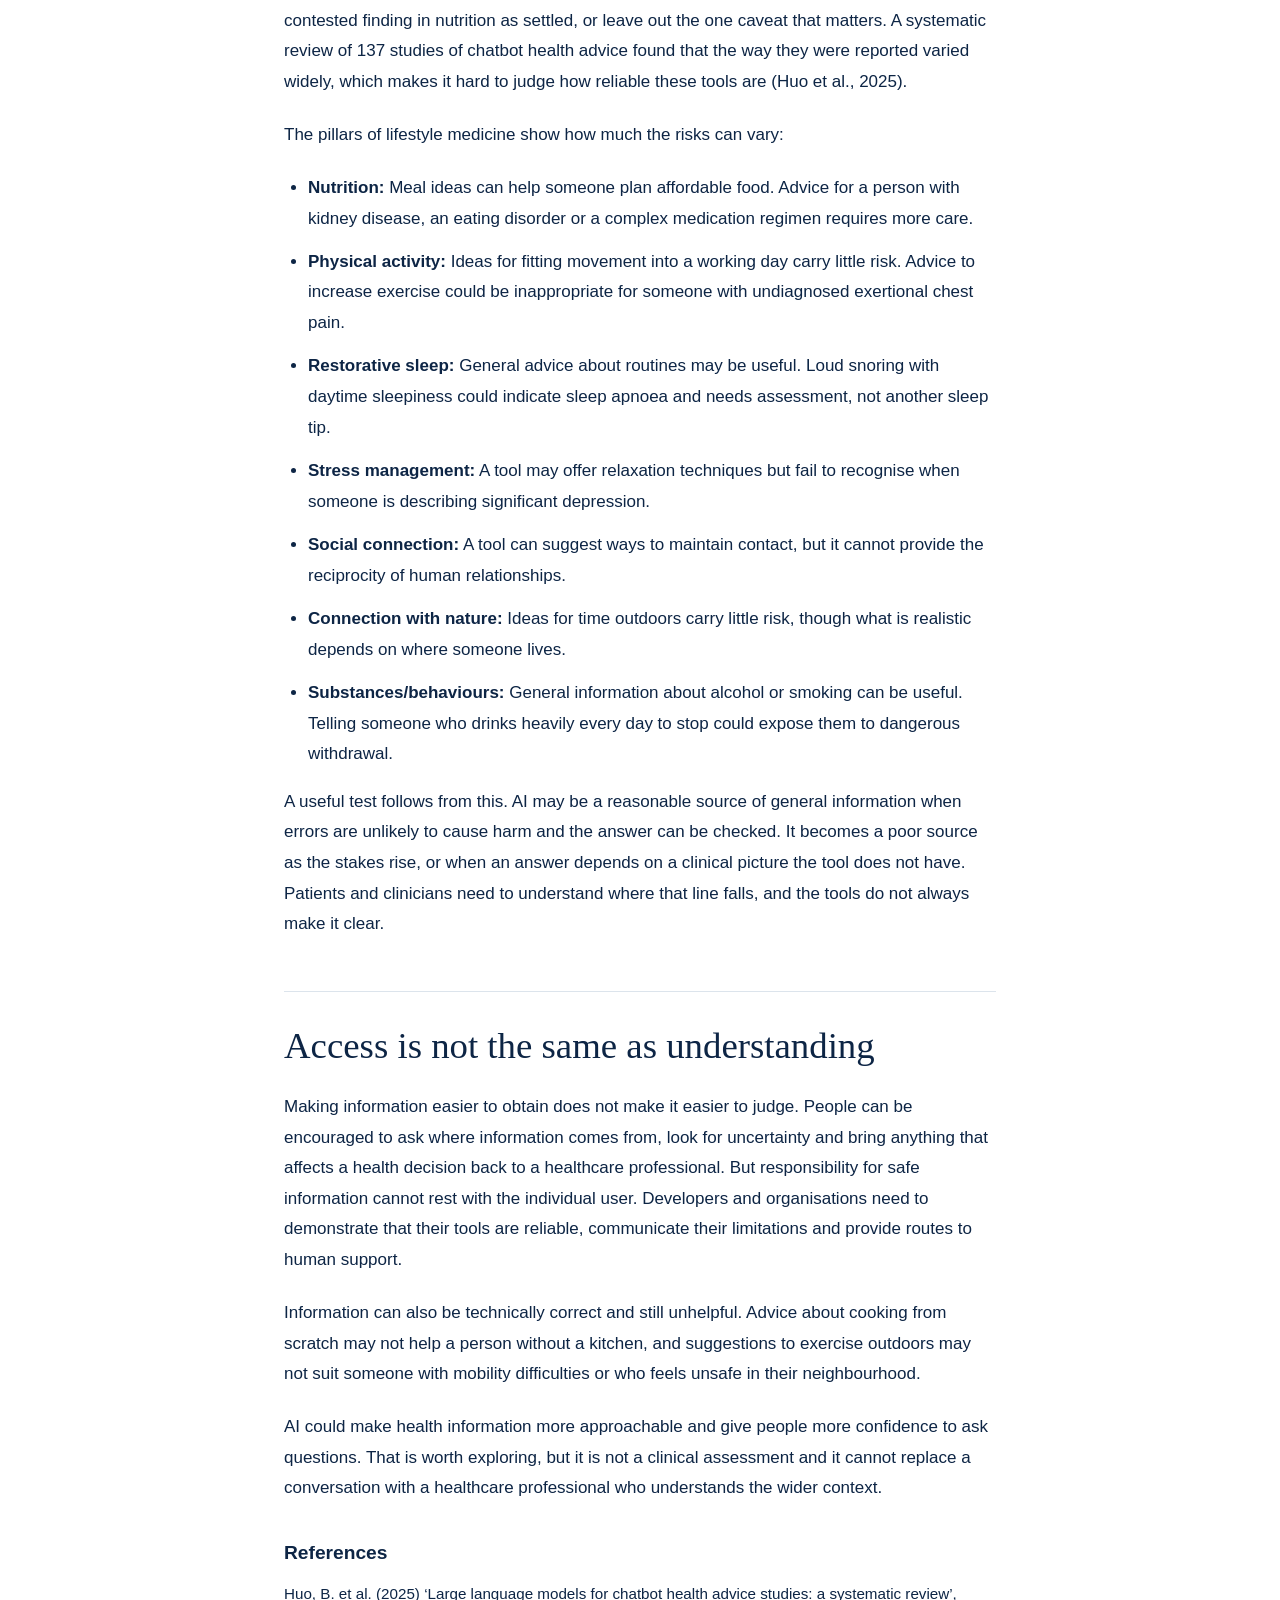
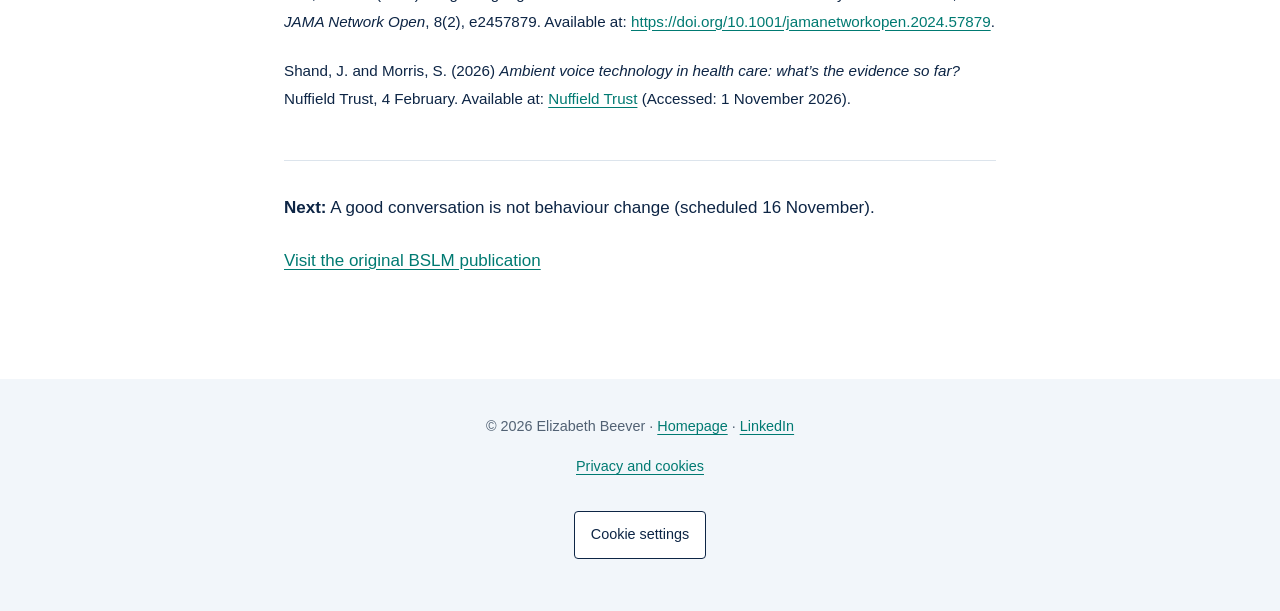
==== commit 6adccfac: "Add consent-gated GA4 to ai-prevention-health-information.html" ====
--- a/ai-prevention-health-information.html
+++ b/ai-prevention-health-information.html
@@ -10,7 +10,9 @@
 *{box-sizing:border-box}html{scroll-behavior:smooth}body{margin:0;background:var(--bg);color:var(--fg);font:1.0625rem/1.8 Arial,Helvetica,sans-serif}a{color:var(--accent);text-underline-offset:3px}a:focus-visible{outline:2px solid var(--accent);outline-offset:4px}
 .site-header{border-bottom:1px solid var(--rule)}.header-inner{max-width:62rem;margin:auto;padding:1rem 1.25rem;display:flex;justify-content:space-between;align-items:center;gap:1rem;flex-wrap:wrap}.brand{font:1.5rem Georgia,serif;color:var(--fg);text-decoration:none}.back{font-size:.95rem}
 .article{max-width:47rem;margin:auto;padding:clamp(2.5rem,7vw,5.5rem) 1.25rem 5rem}.eyebrow{color:var(--accent);font-size:.8rem;letter-spacing:.16em;text-transform:uppercase;font-weight:700}.article h1,.article h2{font-family:Georgia,"Times New Roman",serif;font-weight:400;line-height:1.2}.article h1{font-size:clamp(2.4rem,7vw,4.1rem);margin:.9rem 0 1.5rem}.series-subtitle{font:clamp(1.15rem,2.6vw,1.45rem)/1.45 Georgia,serif;color:var(--muted);margin:-.7rem 0 1.4rem}.subtitle{font:clamp(1.35rem,3vw,1.8rem)/1.35 Georgia,serif;margin:0 0 1.7rem}.meta{color:var(--muted);font-size:.95rem}.intro{font-size:1.16rem;line-height:1.75;margin:2rem 0}.source{border-left:3px solid var(--accent);padding:.7rem 1.2rem;background:var(--band);font-size:.94rem;margin:2rem 0 3rem}.series{padding:1.7rem;background:var(--band);margin:2.8rem 0}.series h2{font-size:1.4rem;margin:0 0 .75rem}.series ol{padding-left:1.4rem;margin:.7rem 0 0}.series li{margin:.65rem 0}.article-section{margin-top:3.2rem}.article h2{font-size:clamp(1.85rem,4vw,2.3rem);margin:0 0 1.5rem}.article h3{font-size:1.2rem;margin:2rem 0 .6rem}.article p{margin:0 0 1.4rem}.article li{margin:.8rem 0}.article ul{padding-left:1.5rem}.reference{font-size:.95rem;overflow-wrap:anywhere}.article-section:last-of-type{padding-top:2rem;border-top:1px solid var(--rule)}.next{margin-top:3rem;border-top:1px solid var(--rule);padding-top:2rem}.footer{background:var(--band);padding:2.2rem 1.25rem;text-align:center;font-size:.9rem;color:var(--muted)}@media(prefers-color-scheme:dark){:root{--bg:#0A1A30;--band:#0F2340;--fg:#E6EDF5;--muted:#B8C6D6;--accent:#4FD3C8;--rule:#22385A}}@media(prefers-reduced-motion:reduce){html{scroll-behavior:auto}}
-</style></head>
+</style><link rel="stylesheet" href="/analytics-consent.css">
+<script defer src="/analytics-consent.js"></script>
+</head>
 <body><header class="site-header"><div class="header-inner"><a class="brand" href="/">Elizabeth Beever</a><a class="back" href="/#writing">← Back to writing</a></div></header>
 <main class="article"><div class="eyebrow">Published writing / AI and prevention / Part 1 of 4</div><h1>Can AI support the future of prevention?</h1><p class="series-subtitle">Opportunities and challenges for Lifestyle Medicine</p><p class="subtitle">Part 1: Information is the easy part</p><p class="meta">By Elizabeth Beever · 12 November 2026</p><div class="source">Originally published by the <a href="https://bslm.org.uk/ai-prevention-health-information/">British Society of Lifestyle Medicine</a>. Republished with permission. <a href="https://bslm.org.uk/ai-prevention-health-information/">Read the original on BSLM's website</a>.</div>
 <div class="series"><h2>The four-part series</h2><ol><li><strong>Information is the easy part</strong> — 12 November 2026</li><li>A good conversation is not behaviour change — scheduled 16 November</li><li>Who gets left behind? — scheduled 23 November</li><li>What good looks like — scheduled 30 November</li></ol></div>
@@ -23,4 +25,4 @@
 <p>Clinicians can also use these tools to draft plain-language explanations and adapt patient information to a person’s language preferences. The bigger opportunity may be in the paperwork. Prevention is limited by time to listen, understand and build trust, and a good deal of that time goes on documentation. Ambient voice technology, which drafts consultation notes for the clinician to check, can reduce the time spent writing them. Most evaluations stop there, though, and it is not yet clear whether the minutes saved become more patient-facing care or are absorbed by an overloaded system. Early use can also add work, because every draft has to be checked (Shand and Morris, 2026). If the time does reach patients, AI may create more space for the conversations lifestyle medicine has always valued.</p></section><section class="article-section"><h2>Where it lets people down</h2><p>The trouble is that a fluent answer and a correct answer can look identical on the screen. A tool can state a supplement dose with total confidence and be wrong. It can present a contested finding in nutrition as settled, or leave out the one caveat that matters. A systematic review of 137 studies of chatbot health advice found that the way they were reported varied widely, which makes it hard to judge how reliable these tools are (Huo et al., 2025).</p>
 <p>The pillars of lifestyle medicine show how much the risks can vary:</p><ul><li><strong>Nutrition:</strong> Meal ideas can help someone plan affordable food. Advice for a person with kidney disease, an eating disorder or a complex medication regimen requires more care.</li><li><strong>Physical activity:</strong> Ideas for fitting movement into a working day carry little risk. Advice to increase exercise could be inappropriate for someone with undiagnosed exertional chest pain.</li><li><strong>Restorative sleep:</strong> General advice about routines may be useful. Loud snoring with daytime sleepiness could indicate sleep apnoea and needs assessment, not another sleep tip.</li><li><strong>Stress management:</strong> A tool may offer relaxation techniques but fail to recognise when someone is describing significant depression.</li><li><strong>Social connection:</strong> A tool can suggest ways to maintain contact, but it cannot provide the reciprocity of human relationships.</li><li><strong>Connection with nature:</strong> Ideas for time outdoors carry little risk, though what is realistic depends on where someone lives.</li><li><strong>Substances/behaviours:</strong> General information about alcohol or smoking can be useful. Telling someone who drinks heavily every day to stop could expose them to dangerous withdrawal.</li></ul><p>A useful test follows from this. AI may be a reasonable source of general information when errors are unlikely to cause harm and the answer can be checked. It becomes a poor source as the stakes rise, or when an answer depends on a clinical picture the tool does not have. Patients and clinicians need to understand where that line falls, and the tools do not always make it clear.</p></section><section class="article-section"><h2>Access is not the same as understanding</h2><p>Making information easier to obtain does not make it easier to judge. People can be encouraged to ask where information comes from, look for uncertainty and bring anything that affects a health decision back to a healthcare professional. But responsibility for safe information cannot rest with the individual user. Developers and organisations need to demonstrate that their tools are reliable, communicate their limitations and provide routes to human support.</p>
 <p>Information can also be technically correct and still unhelpful. Advice about cooking from scratch may not help a person without a kitchen, and suggestions to exercise outdoors may not suit someone with mobility difficulties or who feels unsafe in their neighbourhood.</p>
-<p>AI could make health information more approachable and give people more confidence to ask questions. That is worth exploring, but it is not a clinical assessment and it cannot replace a conversation with a healthcare professional who understands the wider context.</p><h3>References</h3><p class="reference">Huo, B. et al. (2025) ‘Large language models for chatbot health advice studies: a systematic review’, <em>JAMA Network Open</em>, 8(2), e2457879. Available at: <a href="https://doi.org/10.1001/jamanetworkopen.2024.57879">https://doi.org/10.1001/jamanetworkopen.2024.57879</a>.</p><p class="reference">Shand, J. and Morris, S. (2026) <em>Ambient voice technology in health care: what’s the evidence so far?</em> Nuffield Trust, 4 February. Available at: <a href="https://www.nuffieldtrust.org.uk/news-item/ambient-voice-technology-in-health-care-what-s-the-evidence-so-far">Nuffield Trust</a> (Accessed: 1 November 2026).</p></section><div class="next"><p><strong>Next:</strong> A good conversation is not behaviour change (scheduled 16 November).</p><p><a href="https://bslm.org.uk/ai-prevention-health-information/">Visit the original BSLM publication</a></p></div></main><footer class="footer">© 2026 Elizabeth Beever · <a href="/">Homepage</a> · <a href="https://www.linkedin.com/in/elizabeth-beever" target="_blank" rel="noopener noreferrer">LinkedIn</a></footer></body></html>+<p>AI could make health information more approachable and give people more confidence to ask questions. That is worth exploring, but it is not a clinical assessment and it cannot replace a conversation with a healthcare professional who understands the wider context.</p><h3>References</h3><p class="reference">Huo, B. et al. (2025) ‘Large language models for chatbot health advice studies: a systematic review’, <em>JAMA Network Open</em>, 8(2), e2457879. Available at: <a href="https://doi.org/10.1001/jamanetworkopen.2024.57879">https://doi.org/10.1001/jamanetworkopen.2024.57879</a>.</p><p class="reference">Shand, J. and Morris, S. (2026) <em>Ambient voice technology in health care: what’s the evidence so far?</em> Nuffield Trust, 4 February. Available at: <a href="https://www.nuffieldtrust.org.uk/news-item/ambient-voice-technology-in-health-care-what-s-the-evidence-so-far">Nuffield Trust</a> (Accessed: 1 November 2026).</p></section><div class="next"><p><strong>Next:</strong> A good conversation is not behaviour change (scheduled 16 November).</p><p><a href="https://bslm.org.uk/ai-prevention-health-information/">Visit the original BSLM publication</a></p></div></main><footer class="footer">© 2026 Elizabeth Beever · <a href="/">Homepage</a> · <a href="https://www.linkedin.com/in/elizabeth-beever" target="_blank" rel="noopener noreferrer">LinkedIn</a><p><a href="/privacy.html">Privacy and cookies</a></p></footer></body></html>
--- a/analytics-consent.css
+++ b/analytics-consent.css
@@ -0,0 +1 @@
+.analytics-consent[hidden]{display:none!important}.analytics-consent{box-sizing:border-box;position:fixed;z-index:100;bottom:max(12px,env(safe-area-inset-bottom));left:12px;right:12px;max-width:42rem;margin:auto;padding:1.25rem;background:var(--bg,#fff);color:var(--fg,#0d2545);border:1px solid var(--rule,#dce4ec);border-radius:8px;box-shadow:0 4px 24px #0003;max-height:85vh;overflow:auto;font:1rem/1.5 Arial,sans-serif}.analytics-consent h2{font:1.35rem Georgia,serif;margin:0 0 .5rem}.analytics-consent p{margin:.5rem 0 1rem}.analytics-actions{display:flex;flex-wrap:wrap;gap:.75rem}.analytics-actions button,.analytics-settings{font:inherit;cursor:pointer;color:var(--fg,#0d2545);background:var(--bg,#fff);border:1px solid currentColor;border-radius:4px;padding:.65rem 1rem;min-height:44px}.analytics-actions button{flex:1 1 10rem}.analytics-settings{margin:1rem}.analytics-consent a{color:inherit;text-decoration:underline}.analytics-consent :focus-visible,.analytics-settings:focus-visible{outline:3px solid currentColor;outline-offset:3px}
